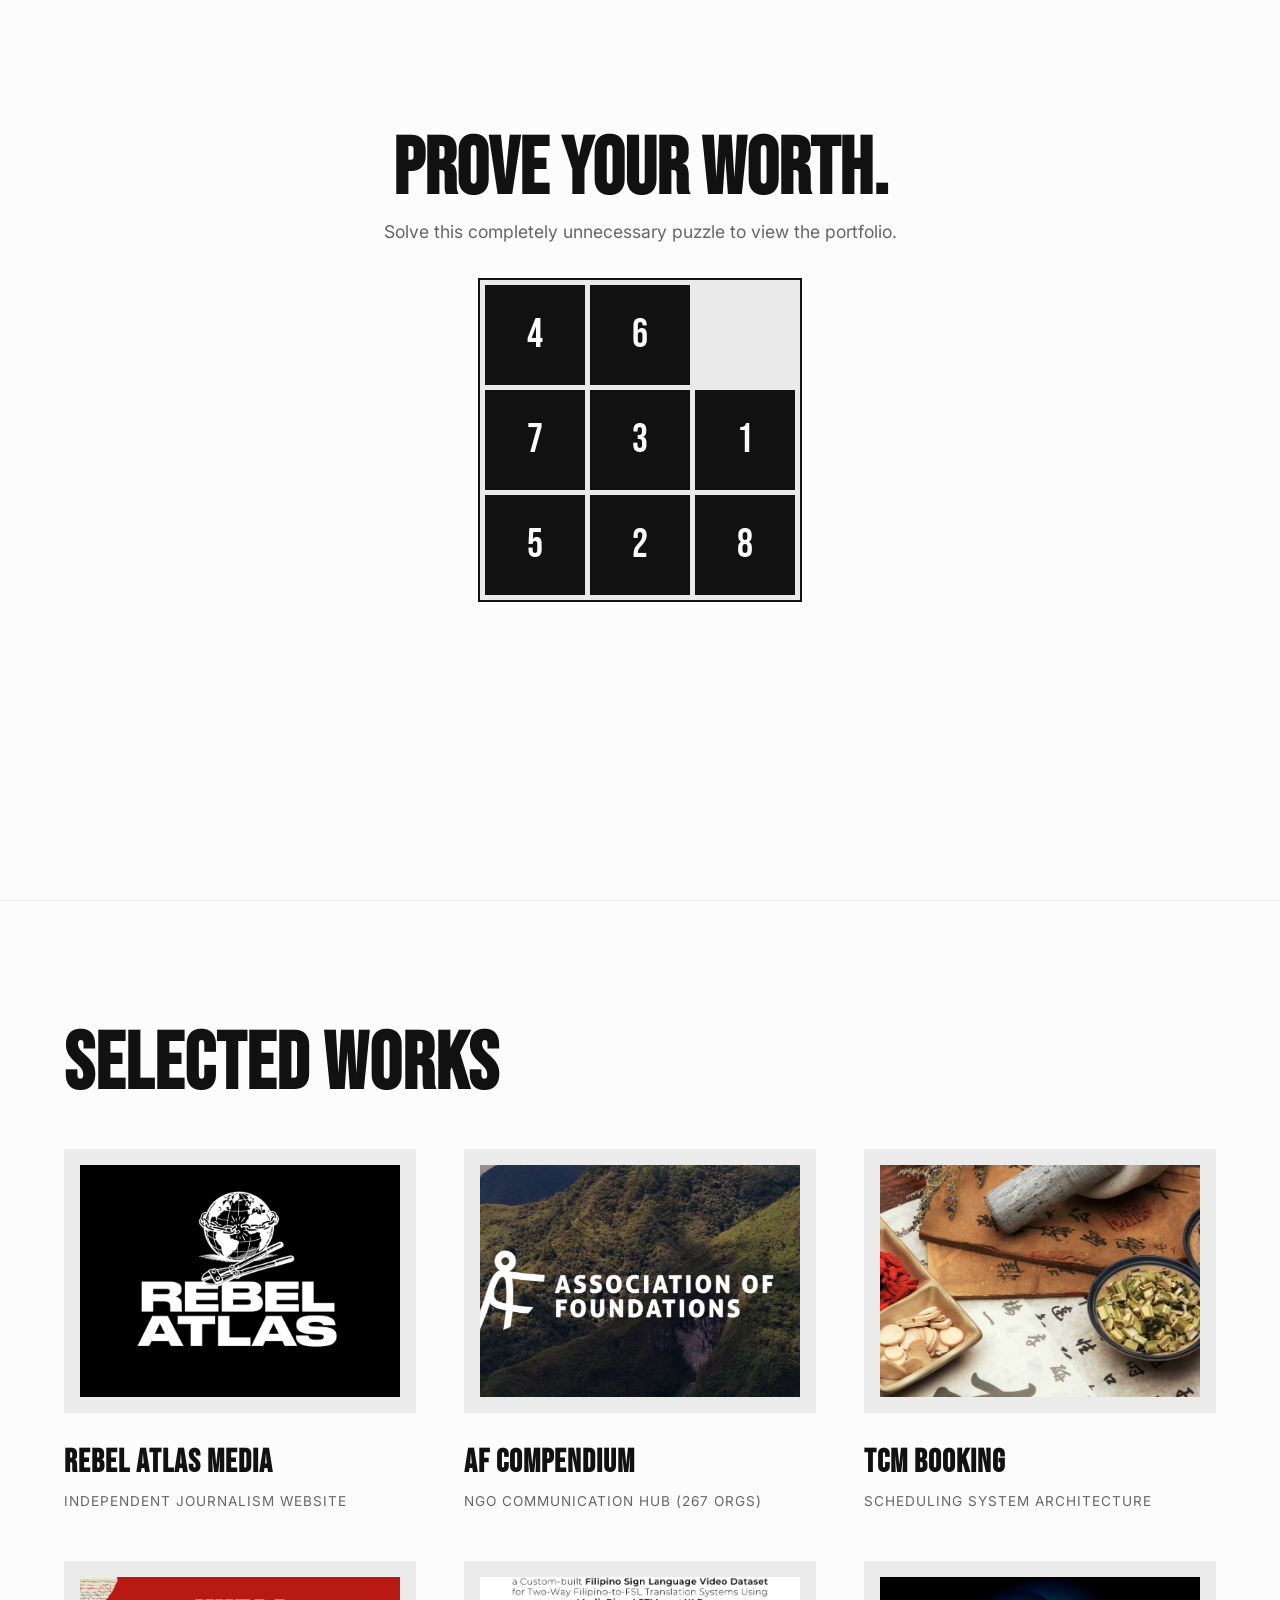
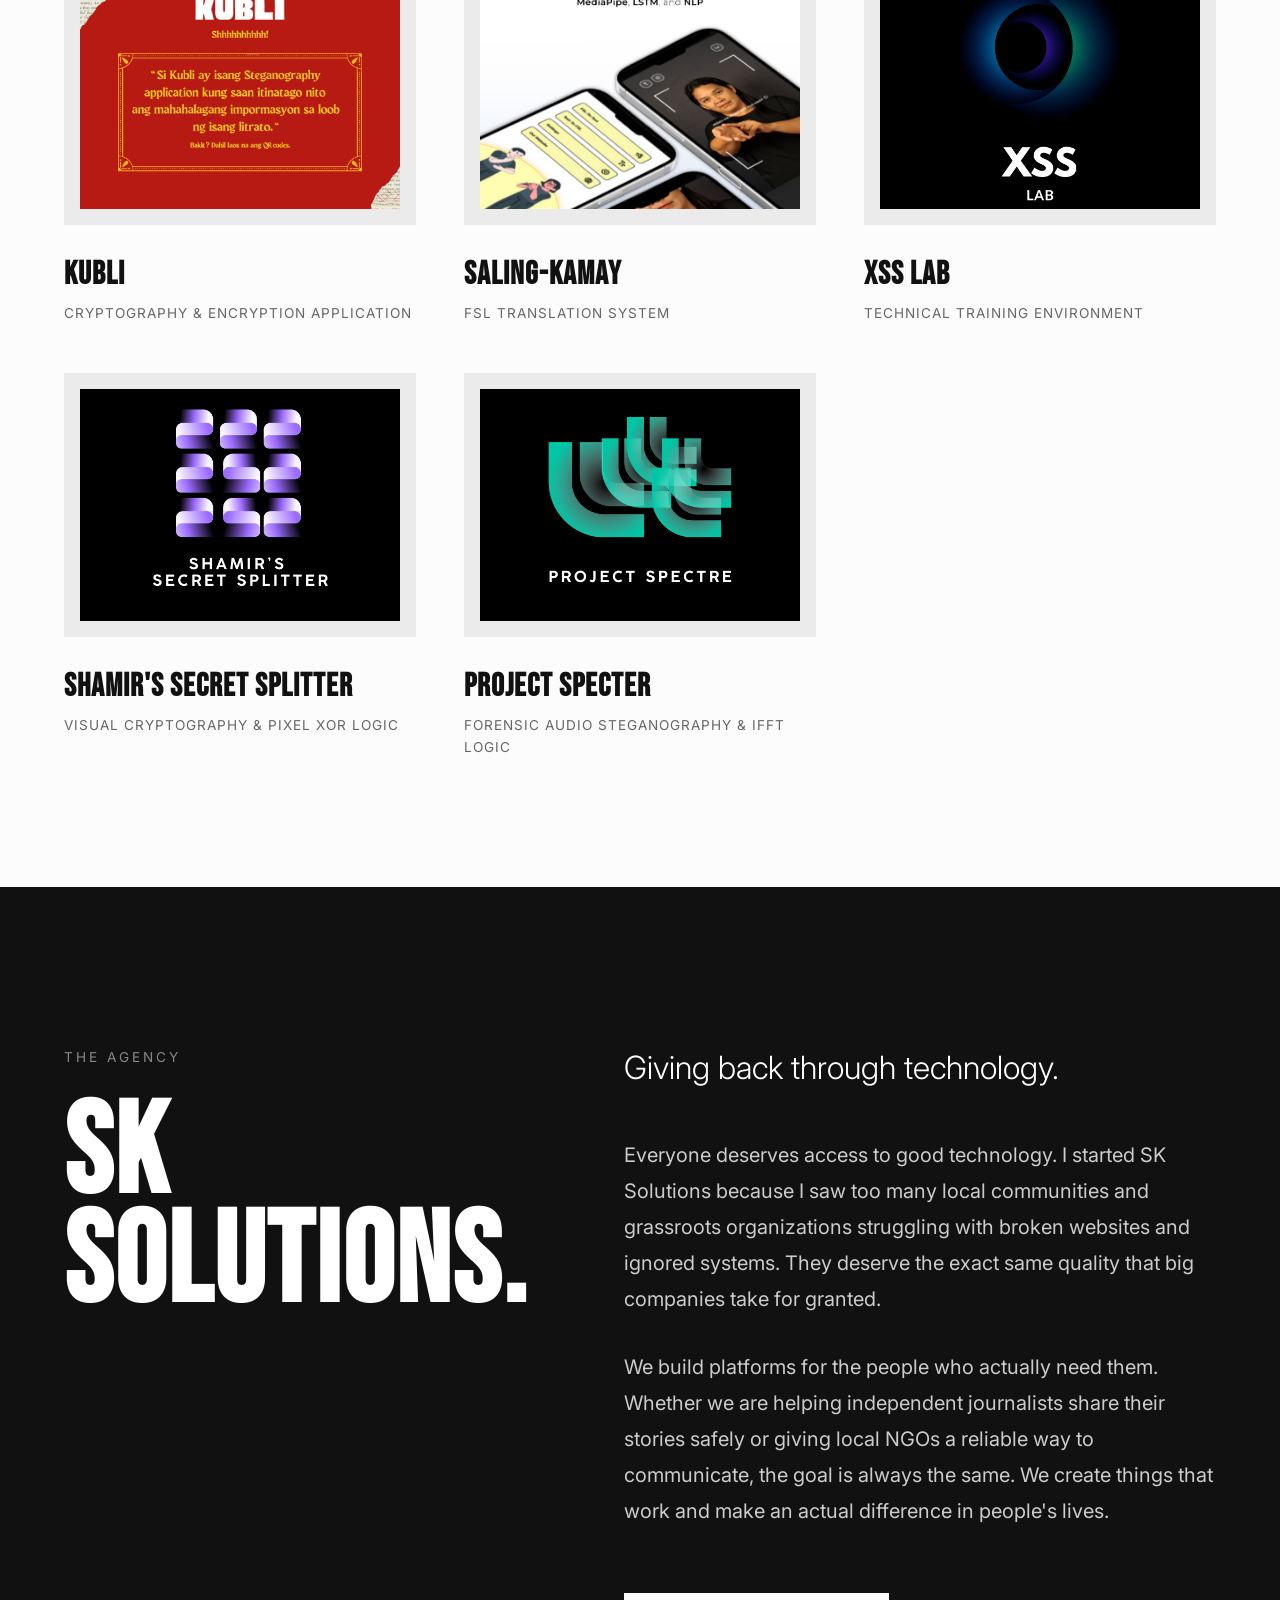
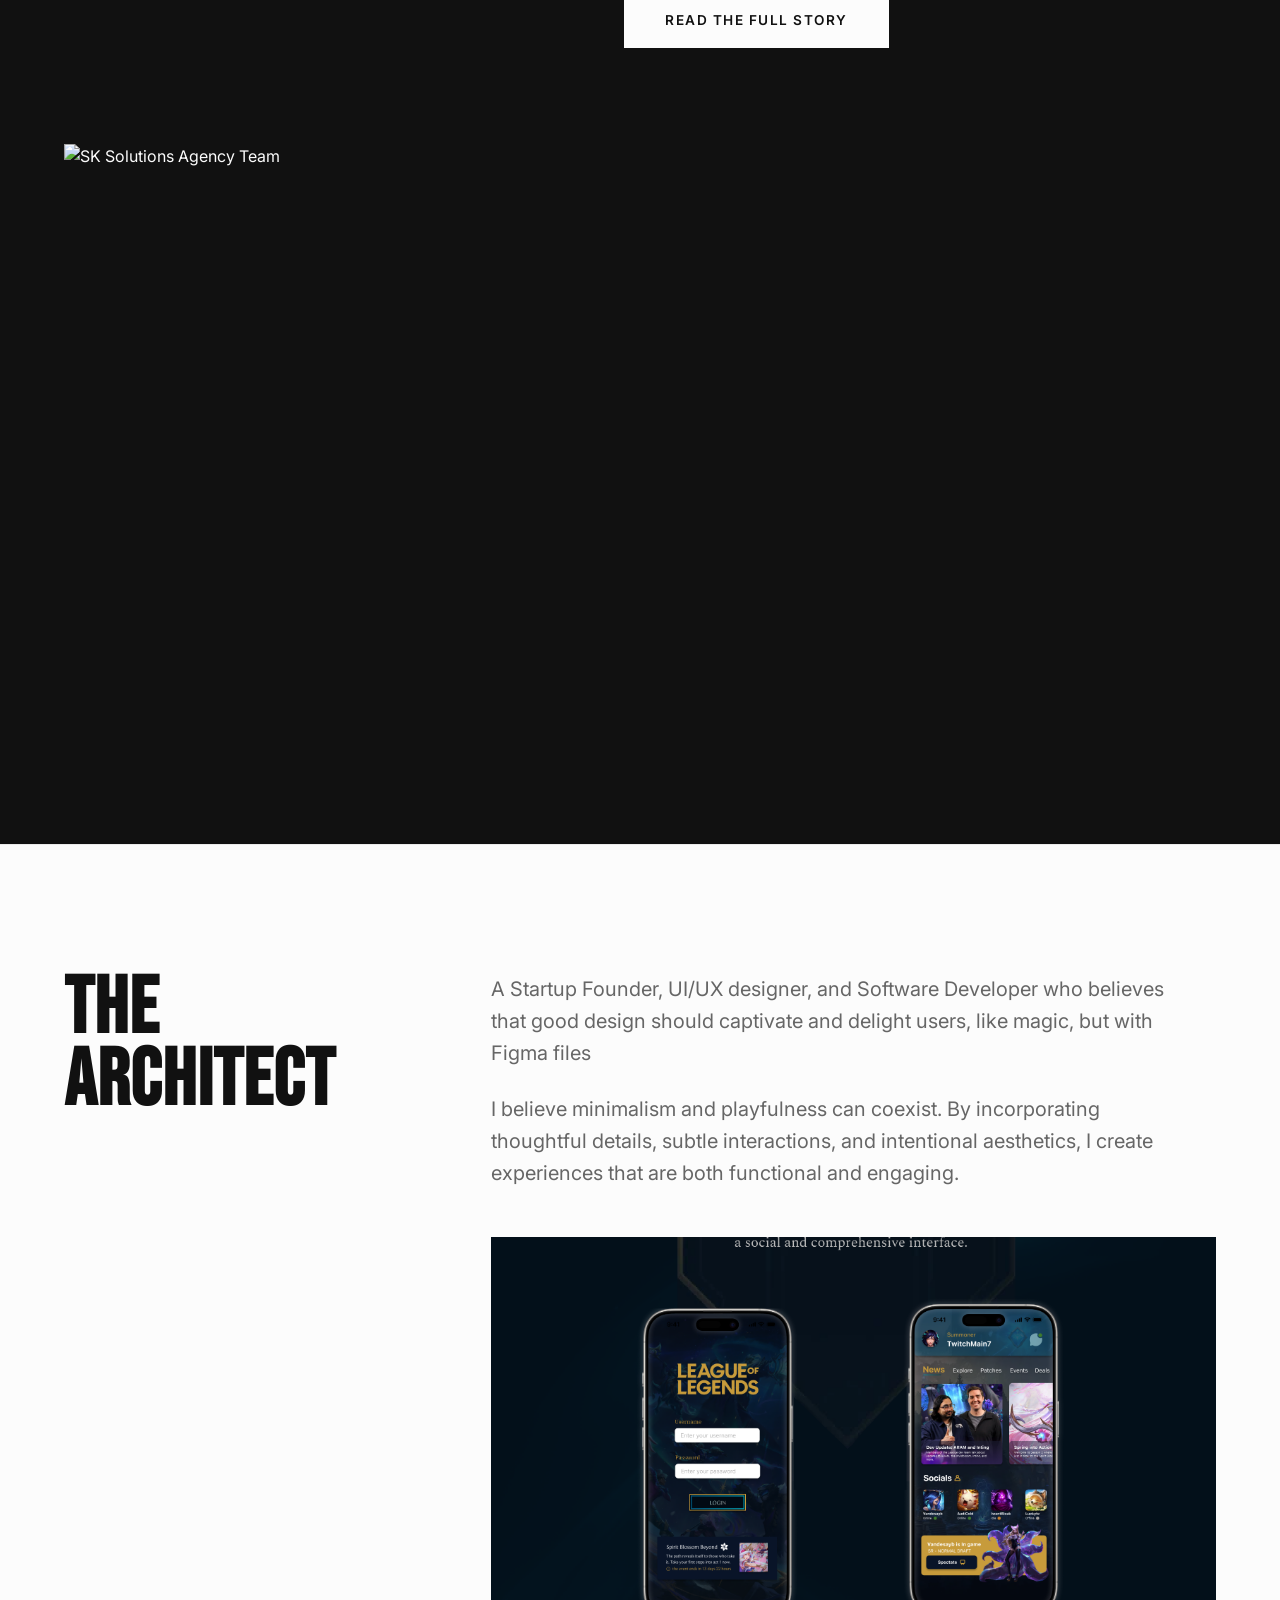
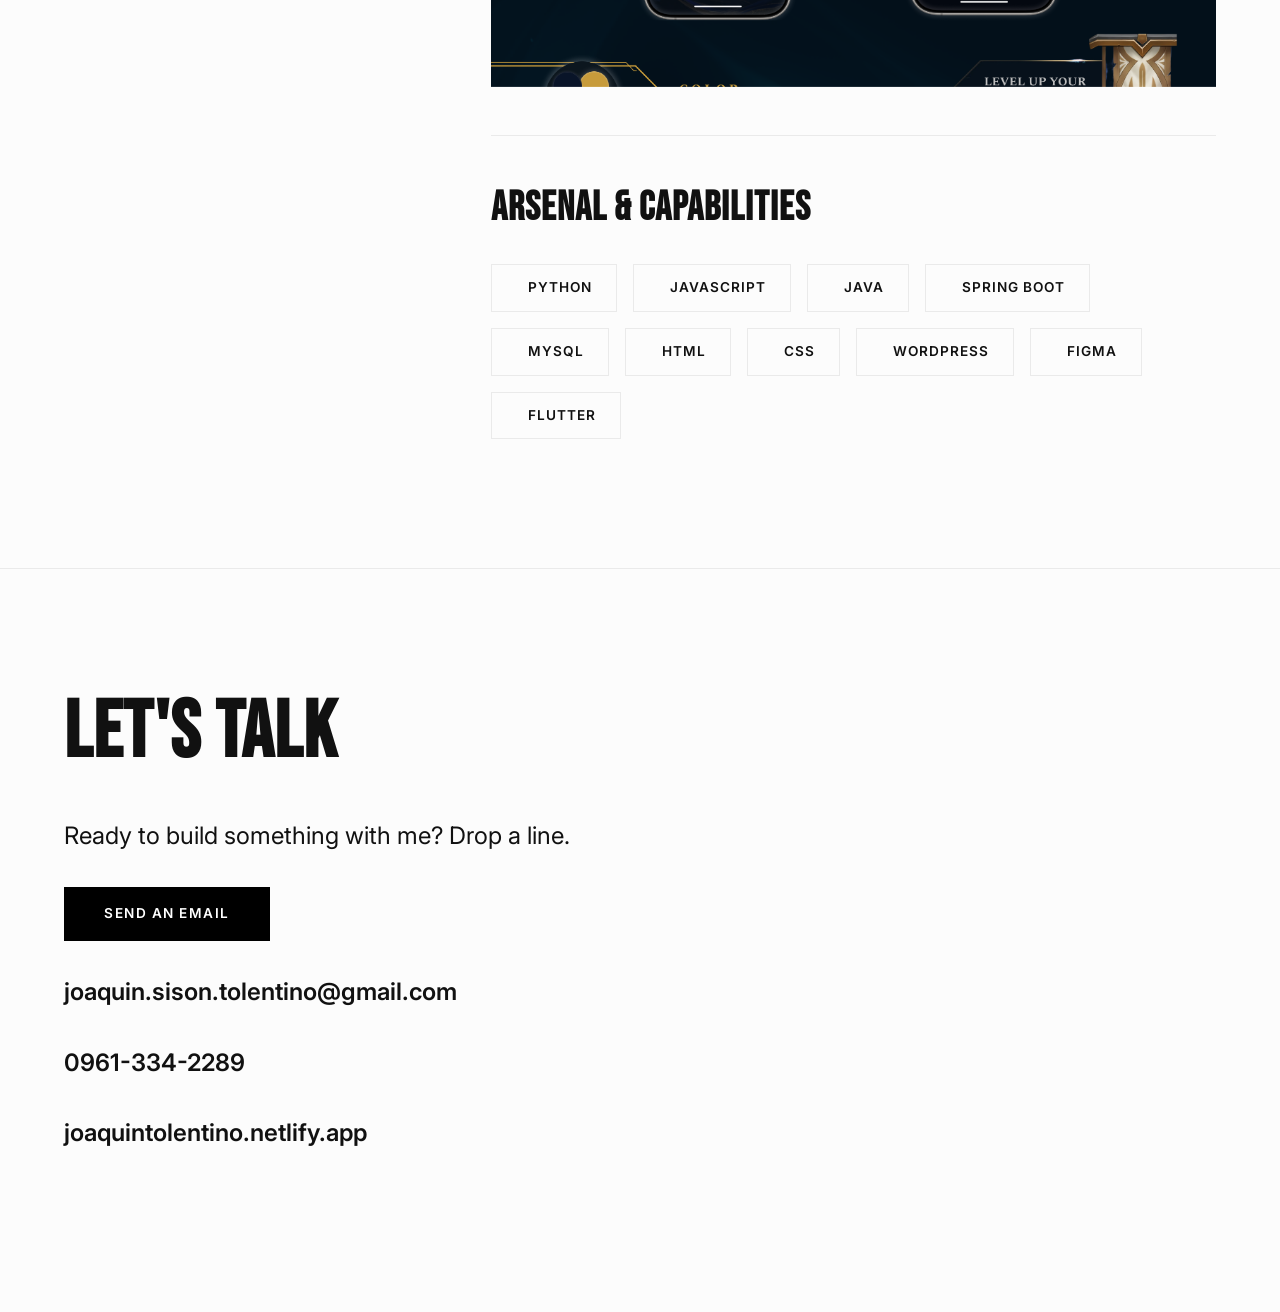
==== index.html @ 17b1ea57 "Add files via upload" ====
<!DOCTYPE html>
<html lang="en">
<head>
    <meta charset="UTF-8">
    <meta name="viewport" content="width=device-width, initial-scale=1.0">
    <title>Joaquin Tolentino | Portfolio</title>
    <link rel="stylesheet" href="style.css">
    <link href="https://fonts.googleapis.com/css2?family=Bebas+Neue&family=Inter:wght@300;400;600&display=swap" rel="stylesheet">
    <link rel="stylesheet" type="text/css" href="https://cdn.jsdelivr.net/gh/devicons/devicon@latest/devicon.min.css" />
    
    <script>
        if (sessionStorage.getItem('portfolioUnlocked') === 'true') {
            document.write('<style>.gatekeeper { display: none !important; } body.locked { overflow: auto !important; }</style>');
        }
    </script>
</head>
<body class="locked">
    
    <div id="gatekeeper-overlay" class="gatekeeper">
        <div class="gatekeeper-content">
            <h2 class="gatekeeper-title">Prove Your Worth.</h2>
            <p class="gatekeeper-subtitle">Solve this completely unnecessary puzzle to view the portfolio.</p>
            
            <div id="puzzle-board" class="puzzle-board"></div>
            
            <div id="surrender-zone" class="surrender-zone hidden">
                <p class="taunt-message">" OH CMON YOU CAN DO BETTER 👻  - Joaquin Tolentino "</p>
                <button id="give-up-btn" class="evident-give-up-btn">I give up! Just show me the website 🏳️</button>
            </div>
        </div>
    </div>

    <nav class="navbar">
        <div class="logo">JT.</div>
        <ul class="nav-links">
            <li><a href="#work">Work</a></li>
            <li><a href="#sk-solutions">Agency</a></li>
            <li><a href="#about">About</a></li>
            <li><a href="#contact">Contact</a></li>
        </ul>
    </nav>

    <section class="hero">
        <div class="hero-content">
            <p class="subtitle animate-on-scroll">Software Engineer & Freelance Web Developer</p>
            <h1 class="title animate-on-scroll" style="transition-delay: 0.1s;">Joaquin<br>Tolentino</h1>
            <p class="description animate-on-scroll" style="transition-delay: 0.2s;">Merging clean engineering with exceptional UX design to build digital solutions that are powerful, scalable, and highly intuitive.</p>
            <a href="#work" class="btn animate-on-scroll" style="transition-delay: 0.3s;">View Projects</a>
        </div>
        <div class="hero-image animate-on-scroll" style="transition-delay: 0.4s;">
            <img src="images/profile-picture.jpg" alt="Joaquin Tolentino Portrait" style="width: 80%; height: 80%; object-fit: cover; display: block;">
        </div>
    </section>

    <section id="work" class="section">
        <h2 class="section-title animate-on-scroll">Selected Works</h2>
        <div class="project-grid">
            <a href="rebel-atlas.html" class="project-card animate-on-scroll" style="transition-delay: 0.1s;">
                <div class="card-image"><img src="images/RA_logo_whitetxt_blkbg.png" alt="Rebel Atlas Media" style="width: 100%; height: 100%; object-fit: cover; display: block;"></div>
                <div class="card-meta">
                    <h3>Rebel Atlas Media</h3>
                    <p>Independent Journalism Website</p>
                </div>
            </a>
            <a href="af-compendium.html" class="project-card animate-on-scroll" style="transition-delay: 0.2s;">
                <div class="card-image"><img src="images/AF.png" alt="AF Compendium" style="width: 100%; height: 100%; object-fit: cover; display: block;"></div>
                <div class="card-meta">
                    <h3>AF Compendium</h3>
                    <p>NGO Communication Hub (267 Orgs)</p>
                </div>
            </a>
            <a href="tcm-booking.html" class="project-card animate-on-scroll" style="transition-delay: 0.3s;">
                <div class="card-image"><img src="images/tcm.jpg" alt="TCM Booking" style="width: 100%; height: 100%; object-fit: cover; display: block;"></div>
                <div class="card-meta">
                    <h3>TCM Booking</h3>
                    <p>Scheduling System Architecture</p>
                </div>
            </a>
            <a href="kubli.html" class="project-card animate-on-scroll" style="transition-delay: 0.1s;">
                <div class="card-image"><img src="images/Kubli Poster.png" alt="Kubli Cryptography" style="width: 100%; height: 100%; object-fit: cover; display: block;"></div>
                <div class="card-meta">
                    <h3>Kubli</h3>
                    <p>Cryptography & Encryption Application</p>
                </div>
            </a>
            <a href="saling-kamay.html" class="project-card animate-on-scroll" style="transition-delay: 0.2s;">
                <div class="card-image"><img src="images/Saling-Kamay Design Poster.png" alt="Saling-Kamay FSL" style="width: 100%; height: 100%; object-fit: cover; display: block;"></div>
                <div class="card-meta">
                    <h3>Saling-Kamay</h3>
                    <p>FSL Translation System</p>
                </div>
            </a>
            <a href="xss-playground.html" class="project-card animate-on-scroll" style="transition-delay: 0.3s;">
                <div class="card-image"><img src="images/XSS LAB (1).png" alt="XSS Lab" style="width: 100%; height: 100%; object-fit: cover; display: block;"></div>
                <div class="card-meta">
                    <h3>XSS Lab</h3>
                    <p>Technical Training Environment</p>
                </div>
            </a>
            <a href="secret-splitter.html" class="project-card animate-on-scroll" style="transition-delay: 0.1s;">
                <div class="card-image">
                    <img src="images/XSS LAB (2).png" alt="Shamir's Secret Splitter" style="width: 100%; height: 100%; object-fit: cover; display: block;">
                </div>
                <div class="card-meta">
                    <h3>Shamir's Secret Splitter</h3>
                    <p>Visual Cryptography & Pixel XOR Logic</p>
                </div>
            </a>
            <a href="spectre.html" class="project-card animate-on-scroll" style="transition-delay: 0.4s;">
                <div class="card-image">
                    <img src="images/XSS LAB (3).png" alt="Project Specter Signal Forensic Engine" style="width: 100%; height: 100%; object-fit: cover; display: block;">
                </div>
                <div class="card-meta">
                    <h3>Project Specter</h3>
                    <p>Forensic Audio Steganography & IFFT Logic</p>
                </div>
            </a>
        </div>
    </section>

    <section id="sk-solutions" class="section manifesto-section">
        <div class="manifesto-grid">
            <div class="manifesto-header animate-on-scroll">
                <p class="manifesto-label">The Agency</p>
                <h2 class="manifesto-title">SK<br>Solutions.</h2>
            </div>
            <div class="manifesto-body animate-on-scroll" style="transition-delay: 0.2s;">
                <h3 class="manifesto-subtitle">Giving back through technology.</h3>
                <div class="manifesto-text">
                    <p>Everyone deserves access to good technology. I started SK Solutions because I saw too many local communities and grassroots organizations struggling with broken websites and ignored systems. They deserve the exact same quality that big companies take for granted.</p>
                    <p>We build platforms for the people who actually need them. Whether we are helping independent journalists share their stories safely or giving local NGOs a reliable way to communicate, the goal is always the same. We create things that work and make an actual difference in people's lives.</p>
                    
                    <a href="agency.html" class="btn manifesto-btn">Read The Full Story</a>
                </div>
            </div>
        </div>
        
        <div class="manifesto-feature-image animate-on-scroll" style="transition-delay: 0.3s;">
            <img src="images/agency1.png" alt="SK Solutions Agency Team" style="width: 100%; height: 100%; object-fit: cover; display: block;">
        </div>
    </section>

    <section id="about" class="section about-section">
        <div class="about-grid">
            <h2 class="section-title animate-on-scroll">The<br>Architect</h2>
            <div class="about-text">
                <div class="animate-on-scroll" style="transition-delay: 0.1s;">
                    <p>A Startup Founder, UI/UX designer, and Software Developer who believes that good design should captivate and delight users, like magic, but with Figma files</p>
                    <p>I believe minimalism and playfulness can coexist. By incorporating thoughtful details, subtle interactions, and intentional aesthetics, I create experiences that are both functional and engaging.</p>
                </div>
                
                <div class="about-image-wrapper animate-on-scroll" style="transition-delay: 0.2s;">
                    <img src="images/League of Legends Companion - Joaquin Tolentino.png" alt="Workspace and Design Context" style="width: 100%; height: 100%; object-fit: cover; display: block;">
                </div>
                
                <div class="tech-stack animate-on-scroll" style="transition-delay: 0.3s;">
                    <h3 class="tech-title">Arsenal & Capabilities</h3>
                    <div class="tech-grid">
                        <div class="tech-item"><i class="devicon-python-plain"></i> Python</div>
                        <div class="tech-item"><i class="devicon-javascript-plain"></i> JavaScript</div>
                        <div class="tech-item"><i class="devicon-java-plain"></i> Java</div>
                        <div class="tech-item"><i class="devicon-spring-original"></i> Spring Boot</div>
                        <div class="tech-item"><i class="devicon-mysql-plain"></i> MySQL</div>
                        <div class="tech-item"><i class="devicon-html5-plain"></i> HTML</div>
                        <div class="tech-item"><i class="devicon-css3-plain"></i> CSS</div>
                        <div class="tech-item"><i class="devicon-wordpress-plain"></i> WordPress</div>
                        <div class="tech-item"><i class="devicon-figma-plain"></i> Figma</div>
                        <div class="tech-item"><i class="devicon-flutter-plain"></i> Flutter</div>
                    </div>
                </div>

            </div>
        </div>
    </section>

    <section id="contact" class="section contact-section">
        <h2 class="section-title animate-on-scroll">Let's Talk</h2>
        <div class="contact-wrapper animate-on-scroll" style="transition-delay: 0.2s;">
            <p>Ready to build something with me? Drop a line.</p>
            <a href="mailto:joaquin.sison.tolentino@gmail.com" class="btn">Send an Email</a>
            <div style="margin-top: 2rem; font-weight: 600;">
                <p>joaquin.sison.tolentino@gmail.com</p>
                <p>0961-334-2289</p>
                <p><a href="https://joaquintolentino.netlify.app" style="color: var(--text-main); text-decoration: none;">joaquintolentino.netlify.app</a></p>
            </div>
        </div>
    </section>

    <script src="script.js"></script>
</body>
</html>
---- style.css ----
/* Color Palette & Variables */
:root {
    --bg-color: #fcfcfc;
    --text-main: #111111;
    --text-muted: #666666;
    --accent: #000000;
    --border-color: #eaeaea;
}

/* Base Reset */
* { margin: 0; padding: 0; box-sizing: border-box; }

body {
    font-family: 'Inter', sans-serif;
    background-color: var(--bg-color);
    color: var(--text-main);
    line-height: 1.6;
    overflow-x: hidden;
}

/* Scroll Lock for the Gatekeeper Puzzle */
body.locked {
    overflow: hidden;
}

/* Typography */
.section-title {
    font-family: 'Bebas Neue', sans-serif;
    font-size: 5rem;
    line-height: 0.9;
    margin-bottom: 3rem;
    text-transform: uppercase;
    letter-spacing: 1px;
}

/* Navigation */
.navbar {
    position: fixed;
    top: 0; width: 100%;
    padding: 1.5rem 5%;
    display: flex; justify-content: space-between; align-items: center;
    background: rgba(252, 252, 252, 0.75);
    backdrop-filter: blur(12px); -webkit-backdrop-filter: blur(12px);
    border-bottom: 1px solid rgba(0, 0, 0, 0.05);
    z-index: 100;
    transition: background 0.4s ease, padding 0.4s ease;
}
.navbar.scrolled {
    padding: 1rem 5%;
    background: rgba(252, 252, 252, 0.95);
    box-shadow: 0 4px 20px rgba(0,0,0,0.03);
}
.solid-nav { background: var(--bg-color); border-bottom: 1px solid var(--border-color); }
.logo { font-family: 'Bebas Neue', sans-serif; font-size: 2.2rem; letter-spacing: 2px; }
.nav-links { list-style: none; display: flex; gap: 2.5rem; }
.nav-links a, .back-link {
    text-decoration: none; color: var(--text-main); font-size: 0.85rem;
    font-weight: 600; text-transform: uppercase; letter-spacing: 1px; transition: color 0.3s;
}
.nav-links a:hover, .back-link:hover { color: var(--text-muted); }

/* Hero Section */
.hero { display: grid; grid-template-columns: 1fr 1fr; min-height: 100vh; padding: 0 5%; align-items: center; }
.hero-content { padding-right: 4rem; margin-top: 4rem; }
.subtitle { font-size: 0.85rem; font-weight: 600; text-transform: uppercase; letter-spacing: 2px; color: var(--text-muted); margin-bottom: 1rem; }
.title { font-family: 'Bebas Neue', sans-serif; font-size: 8rem; line-height: 0.85; margin-bottom: 1.5rem; letter-spacing: 1px; text-transform: uppercase; }
.description { font-size: 1.1rem; color: var(--text-muted); max-width: 420px; margin-bottom: 2.5rem; }

/* Buttons */
.btn {
    display: inline-block; padding: 1rem 2.5rem; background-color: var(--accent);
    color: #fff; text-decoration: none; text-transform: uppercase;
    font-size: 0.85rem; font-weight: 600; letter-spacing: 1.5px; transition: 0.3s ease; border: none; cursor: pointer;
}
.btn:hover { background-color: #333; transform: translateY(-3px); box-shadow: 0 10px 20px rgba(0,0,0,0.1); }

/* Image Placeholders */
.hero-image { height: 100vh; display: flex; align-items: center; justify-content: center; padding: 2rem 0 2rem 2rem; }
.image-placeholder { width: 100%; height: 85%; background-color: #ebebeb; display: flex; align-items: center; justify-content: center; color: #999; text-transform: uppercase; letter-spacing: 1px; text-align: center; padding: 1rem; }

/* General Sections */
.section { padding: 8rem 5%; border-top: 1px solid var(--border-color); }

/* Work Section (Grid) */
.project-grid { display: grid; grid-template-columns: repeat(auto-fit, minmax(300px, 1fr)); gap: 3rem; }
.project-card { text-decoration: none; color: inherit; display: block; group; }
.card-image { width: 100%; aspect-ratio: 4/3; background-color: #ebebeb; display: flex; align-items: center; justify-content: center; color: #999; margin-bottom: 1.5rem; transition: transform 0.4s ease; text-align: center; padding: 1rem; }
.project-card:hover .card-image { transform: scale(1.03); box-shadow: 0 15px 30px rgba(0,0,0,0.05); }
.card-meta h3 { font-family: 'Bebas Neue', sans-serif; font-size: 2rem; letter-spacing: 1px; margin-bottom: 0.2rem; }
.card-meta p { font-size: 0.85rem; color: var(--text-muted); text-transform: uppercase; letter-spacing: 1px; }

/* About Section */
.about-grid { display: grid; grid-template-columns: 1fr 2fr; gap: 4rem; }
.about-text p { font-size: 1.25rem; color: var(--text-muted); margin-bottom: 1.5rem; max-width: 700px; }
.about-image-wrapper { margin: 3rem 0; height: 50vh; width: 100%; }

/* Tech Stack Section */
.tech-stack { margin-top: 3rem; border-top: 1px solid var(--border-color); padding-top: 2.5rem; }
.tech-title { font-family: 'Bebas Neue', sans-serif; font-size: 2.5rem; margin-bottom: 1.5rem; letter-spacing: 1px; text-transform: uppercase; }
.tech-grid { display: flex; flex-wrap: wrap; gap: 1rem; }
.tech-item { 
    display: flex; align-items: center; gap: 0.75rem; 
    padding: 0.75rem 1.5rem; border: 1px solid var(--border-color); 
    font-size: 0.85rem; font-weight: 600; text-transform: uppercase; 
    letter-spacing: 1px; transition: 0.3s ease; cursor: default;
}
.tech-item i { font-size: 1.2rem; }
.tech-item:hover { background-color: var(--text-main); color: var(--bg-color); border-color: var(--text-main); transform: translateY(-2px); }

/* SK SOLUTIONS MANIFESTO SECTION */
.manifesto-section { background-color: var(--text-main); color: var(--bg-color); padding: 10rem 5%; border-top: none; }
.manifesto-grid { display: grid; grid-template-columns: 1fr 2fr; gap: 6rem; max-width: 1400px; margin: 0 auto; }
.manifesto-label { font-size: 0.85rem; text-transform: uppercase; letter-spacing: 3px; color: #888; margin-bottom: 2rem; }
.manifesto-title { font-family: 'Bebas Neue', sans-serif; font-size: 8rem; line-height: 0.85; text-transform: uppercase; letter-spacing: 2px; color: #fff; }
.manifesto-subtitle { font-size: 2rem; font-weight: 300; line-height: 1.3; margin-bottom: 3rem; color: #fff; max-width: 800px; }
.manifesto-text p { font-size: 1.25rem; color: #cccccc; margin-bottom: 2rem; max-width: 750px; line-height: 1.8; }

/* Manifesto Button */
.manifesto-btn { margin-top: 2rem; background-color: var(--bg-color); color: var(--text-main); border: 1px solid var(--bg-color); }
.manifesto-btn:hover { background-color: transparent; color: var(--bg-color); }

/* Manifesto Image */
.manifesto-feature-image { max-width: 1400px; margin: 6rem auto 0; height: 60vh; width: 100%; }
.dark-placeholder { background-color: #1a1a1a; color: #444; width: 100%; height: 100%; border: 1px solid #333; display: flex; align-items: center; justify-content: center; text-transform: uppercase; letter-spacing: 2px; }

/* Contact Section */
.contact-wrapper p { font-size: 1.5rem; margin-bottom: 2rem; }

/* =========================================
   ARTICLE / PROJECT PAGE STYLES
   ========================================= */
.project-page { padding-top: 6rem; }
.article-header { padding: 4rem 5% 2rem; text-align: center; max-width: 1000px; margin: 0 auto; }
.article-category { font-size: 0.85rem; text-transform: uppercase; letter-spacing: 2px; color: var(--text-muted); margin-bottom: 1rem; }
.article-title { font-family: 'Bebas Neue', sans-serif; font-size: 6rem; line-height: 0.9; text-transform: uppercase; margin-bottom: 2rem; }
.article-meta { display: flex; justify-content: center; gap: 2rem; font-size: 0.85rem; border-top: 1px solid var(--border-color); border-bottom: 1px solid var(--border-color); padding: 1rem 0; }
.article-meta strong { color: var(--text-muted); text-transform: uppercase; margin-right: 5px; }

.article-hero-img { width: 90%; height: 70vh; background-color: #ebebeb; margin: 0 auto 4rem; display: flex; align-items: center; justify-content: center; color: #999; text-transform: uppercase; letter-spacing: 1px; text-align: center; padding: 1rem; }

.article-content { max-width: 800px; margin: 0 auto; padding: 0 5%; }
.article-content .lead { font-size: 1.5rem; font-weight: 300; line-height: 1.5; margin-bottom: 3rem; }
.article-content h2 { font-family: 'Bebas Neue', sans-serif; font-size: 3rem; margin: 3rem 0 1rem; text-transform: uppercase; letter-spacing: 1px; }
.article-content p { font-size: 1.1rem; color: #333; margin-bottom: 1.5rem; }
.article-content blockquote { font-family: 'Bebas Neue', sans-serif; font-size: 2.5rem; line-height: 1.1; margin: 4rem 0; padding-left: 2rem; border-left: 8px solid var(--accent); text-transform: uppercase; }

.project-footer { text-align: center; padding: 6rem 5%; border-top: 1px solid var(--border-color); margin-top: 4rem; }

/* =========================================
   ANIMATION CLASSES
   ========================================= */
.animate-on-scroll {
    opacity: 0;
    transform: translateY(40px);
    transition: opacity 0.8s cubic-bezier(0.16, 1, 0.3, 1), transform 0.8s cubic-bezier(0.16, 1, 0.3, 1);
    will-change: opacity, transform;
}
.animate-on-scroll.is-visible { opacity: 1; transform: translateY(0); }

/* =========================================
   GATEKEEPER PUZZLE OVERLAY
   ========================================= */
.gatekeeper {
    position: fixed; top: 0; left: 0; width: 100%; height: 100vh;
    background-color: var(--bg-color); z-index: 9999;
    display: flex; align-items: center; justify-content: center; flex-direction: column;
    transition: opacity 0.8s ease, visibility 0.8s ease;
}
.gatekeeper.hidden { opacity: 0; visibility: hidden; pointer-events: none; }
.gatekeeper-content { text-align: center; display: flex; flex-direction: column; align-items: center; }
.gatekeeper-title { font-family: 'Bebas Neue', sans-serif; font-size: 5rem; line-height: 1; margin-bottom: 0.5rem; text-transform: uppercase; }
.gatekeeper-subtitle { font-size: 1.1rem; color: var(--text-muted); margin-bottom: 2rem; }

/* The Grid */
.puzzle-board {
    display: grid;
    grid-template-columns: repeat(3, 100px);
    grid-template-rows: repeat(3, 100px);
    gap: 5px; background-color: var(--border-color); padding: 5px;
    border: 2px solid var(--text-main); margin-bottom: 1rem;
}

/* The Tiles */
.puzzle-tile {
    display: flex; align-items: center; justify-content: center;
    background-color: var(--text-main); color: var(--bg-color);
    font-family: 'Bebas Neue', sans-serif; font-size: 2.5rem;
    cursor: pointer; user-select: none; transition: transform 0.1s ease, background-color 0.2s ease;
}
.puzzle-tile.empty { background-color: transparent; cursor: default; }
.puzzle-tile:hover:not(.empty) { background-color: #333; transform: scale(0.98); }

/* The Taunt & Surrender Zone */
.surrender-zone {
    display: flex; flex-direction: column; align-items: center;
    opacity: 1; transition: opacity 0.5s ease; margin-top: 1.5rem;
}
.surrender-zone.hidden { opacity: 0; pointer-events: none; }

.taunt-message {
    font-size: 1.25rem; font-weight: 600; font-style: italic;
    color: var(--text-main); margin-bottom: 1.5rem; letter-spacing: 0.5px;
}

/* Evident Give Up Button */
.evident-give-up-btn {
    background-color: #ff3333; color: #fff; border: 2px solid #ff3333;
    font-family: 'Bebas Neue', sans-serif; font-size: 1.8rem;
    padding: 1rem 3rem; text-transform: uppercase; letter-spacing: 2px;
    cursor: pointer; transition: 0.3s ease; box-shadow: 0 10px 20px rgba(255, 51, 51, 0.2);
}
.evident-give-up-btn:hover { background-color: #cc0000; border-color: #cc0000; transform: translateY(-3px); box-shadow: 0 15px 25px rgba(204, 0, 0, 0.3); }

/* Mobile Adjustments */
@media (max-width: 900px) {
    .hero { grid-template-columns: 1fr; padding-top: 6rem; text-align: left; }
    .title { font-size: 5.5rem; }
    .hero-image { height: 50vh; padding: 2rem 0; }
    .about-grid { grid-template-columns: 1fr; gap: 2rem; }
    .tech-grid { justify-content: flex-start; }
    .manifesto-grid { grid-template-columns: 1fr; gap: 3rem; }
    .manifesto-title { font-size: 6rem; }
    .manifesto-subtitle { font-size: 1.5rem; }
    .manifesto-feature-image { height: 40vh; margin-top: 4rem; }
    
    .gatekeeper-title { font-size: 3.5rem; }
    .puzzle-board { grid-template-columns: repeat(3, 80px); grid-template-rows: repeat(3, 80px); }
    .puzzle-tile { font-size: 2rem; }
    .taunt-message { font-size: 1rem; text-align: center; padding: 0 1rem; }
    .evident-give-up-btn { font-size: 1.4rem; padding: 0.8rem 2rem; }
}
@media (max-width: 480px) {
    .nav-links { display: none; }
}
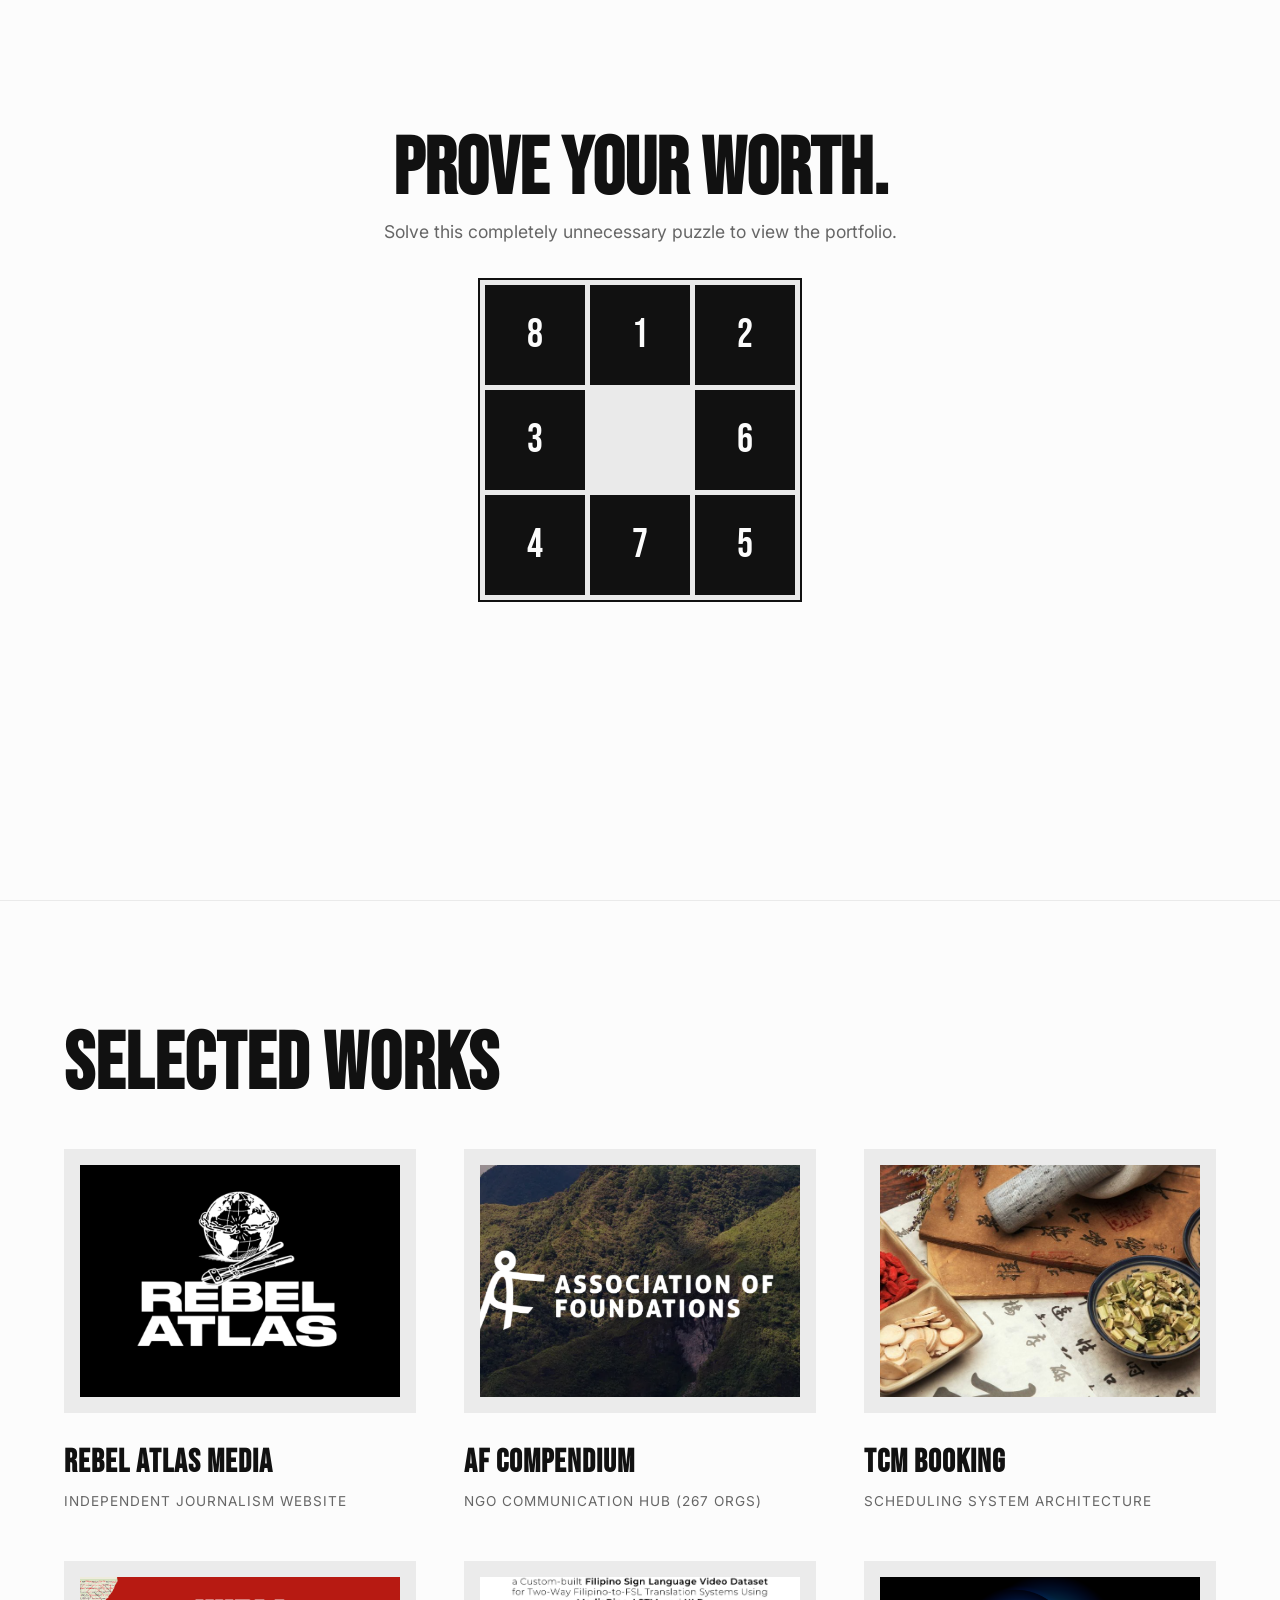
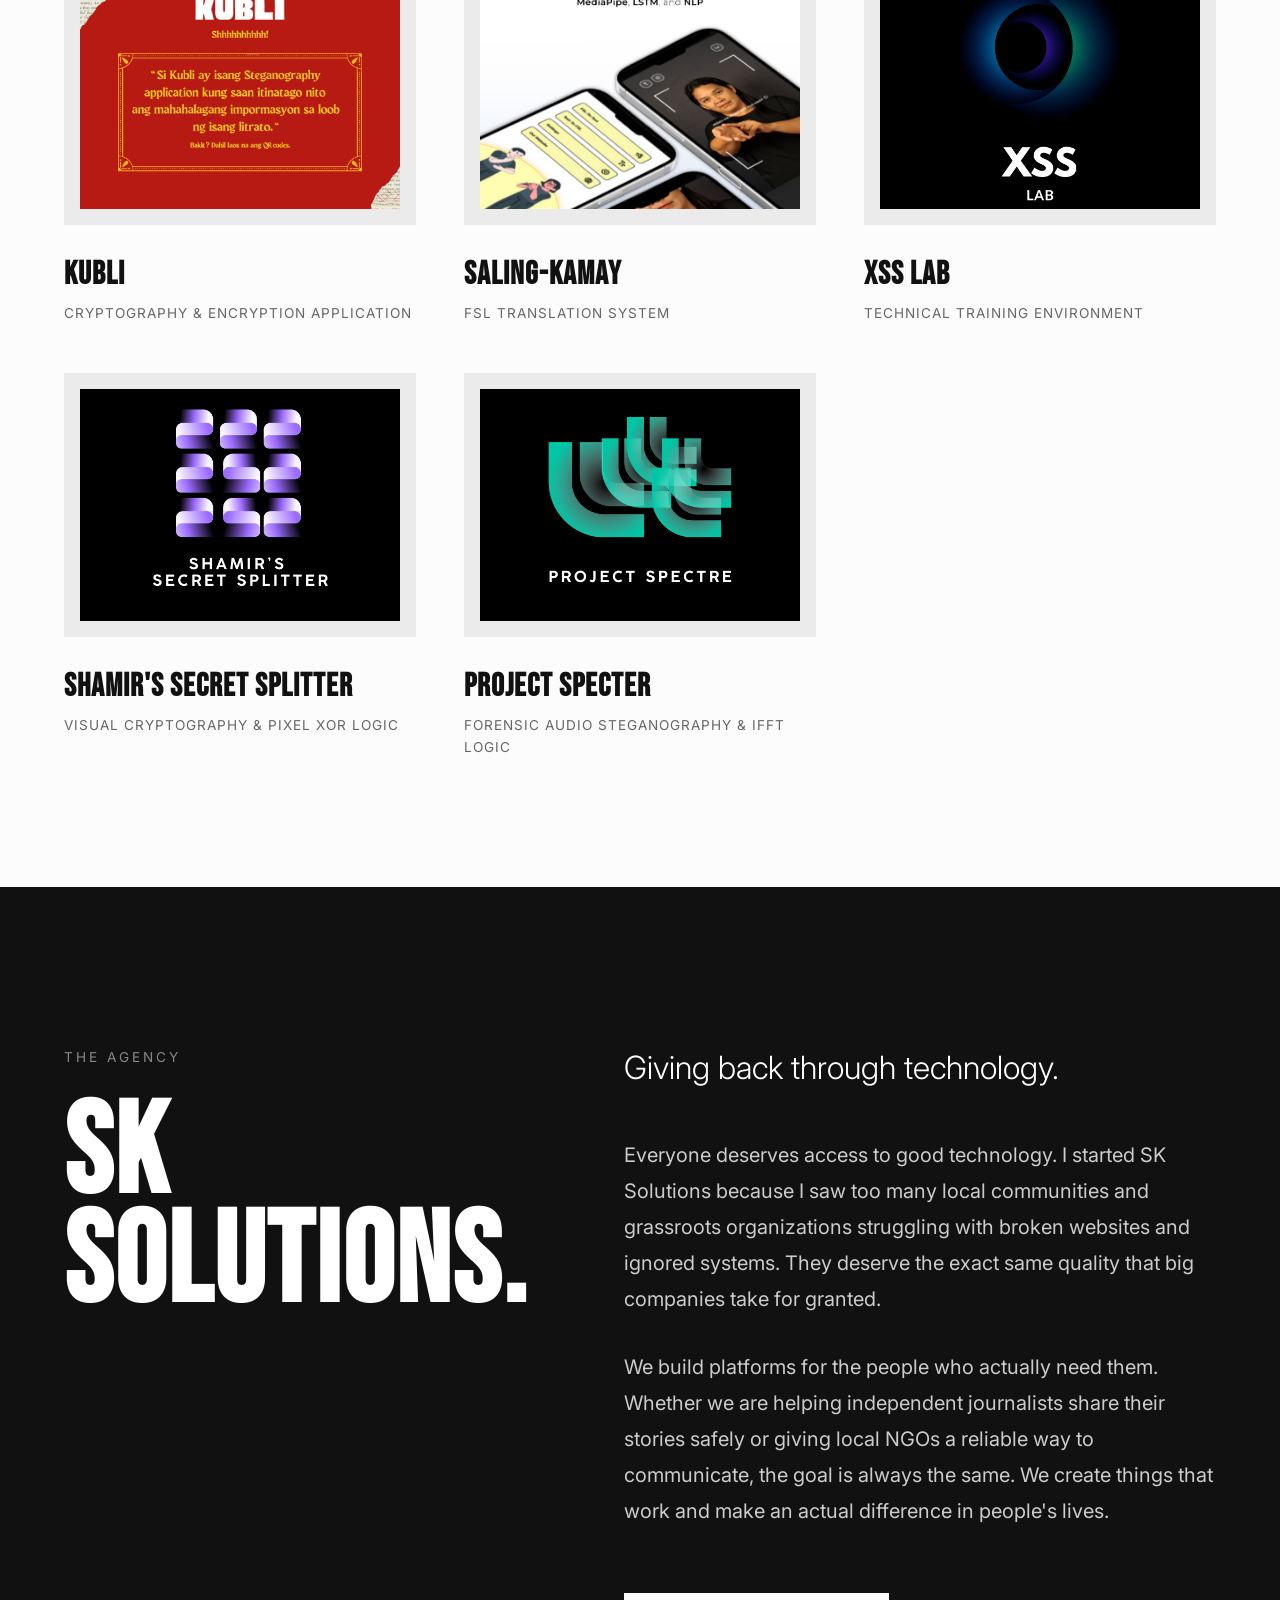
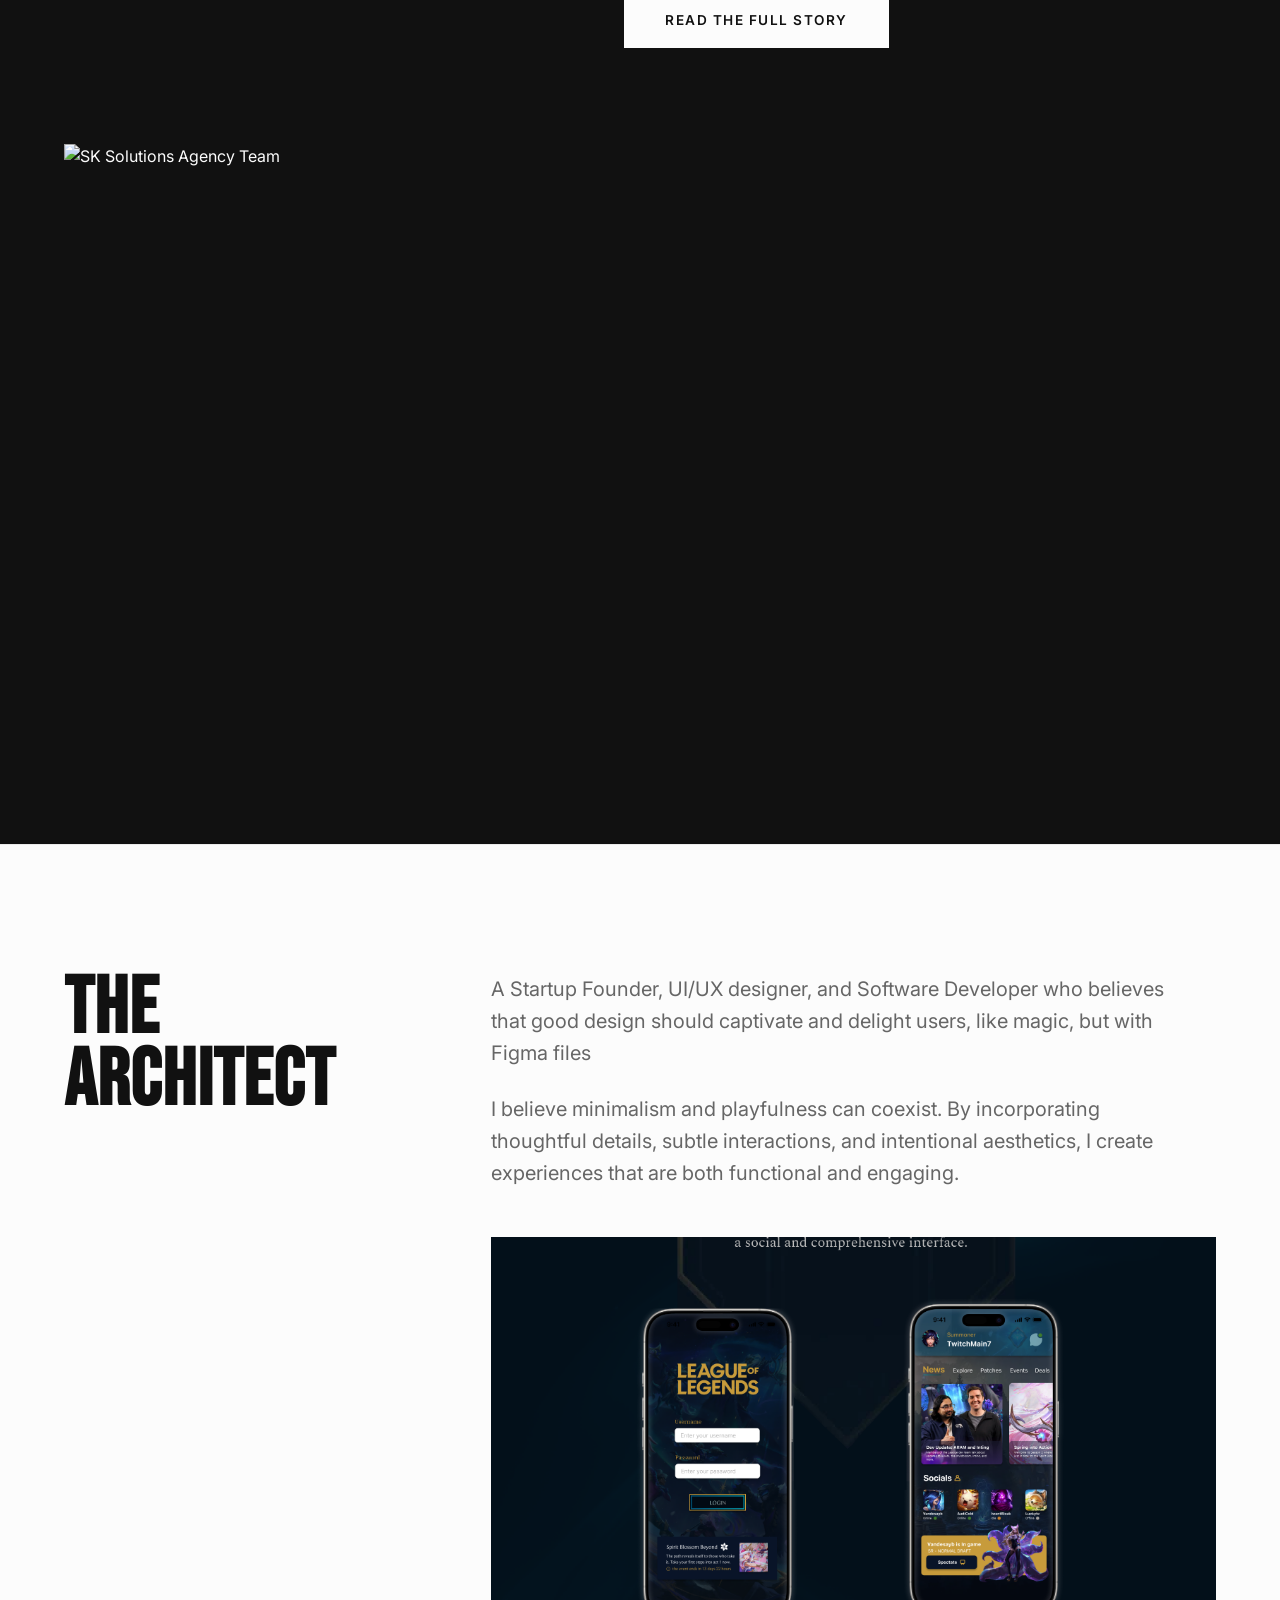
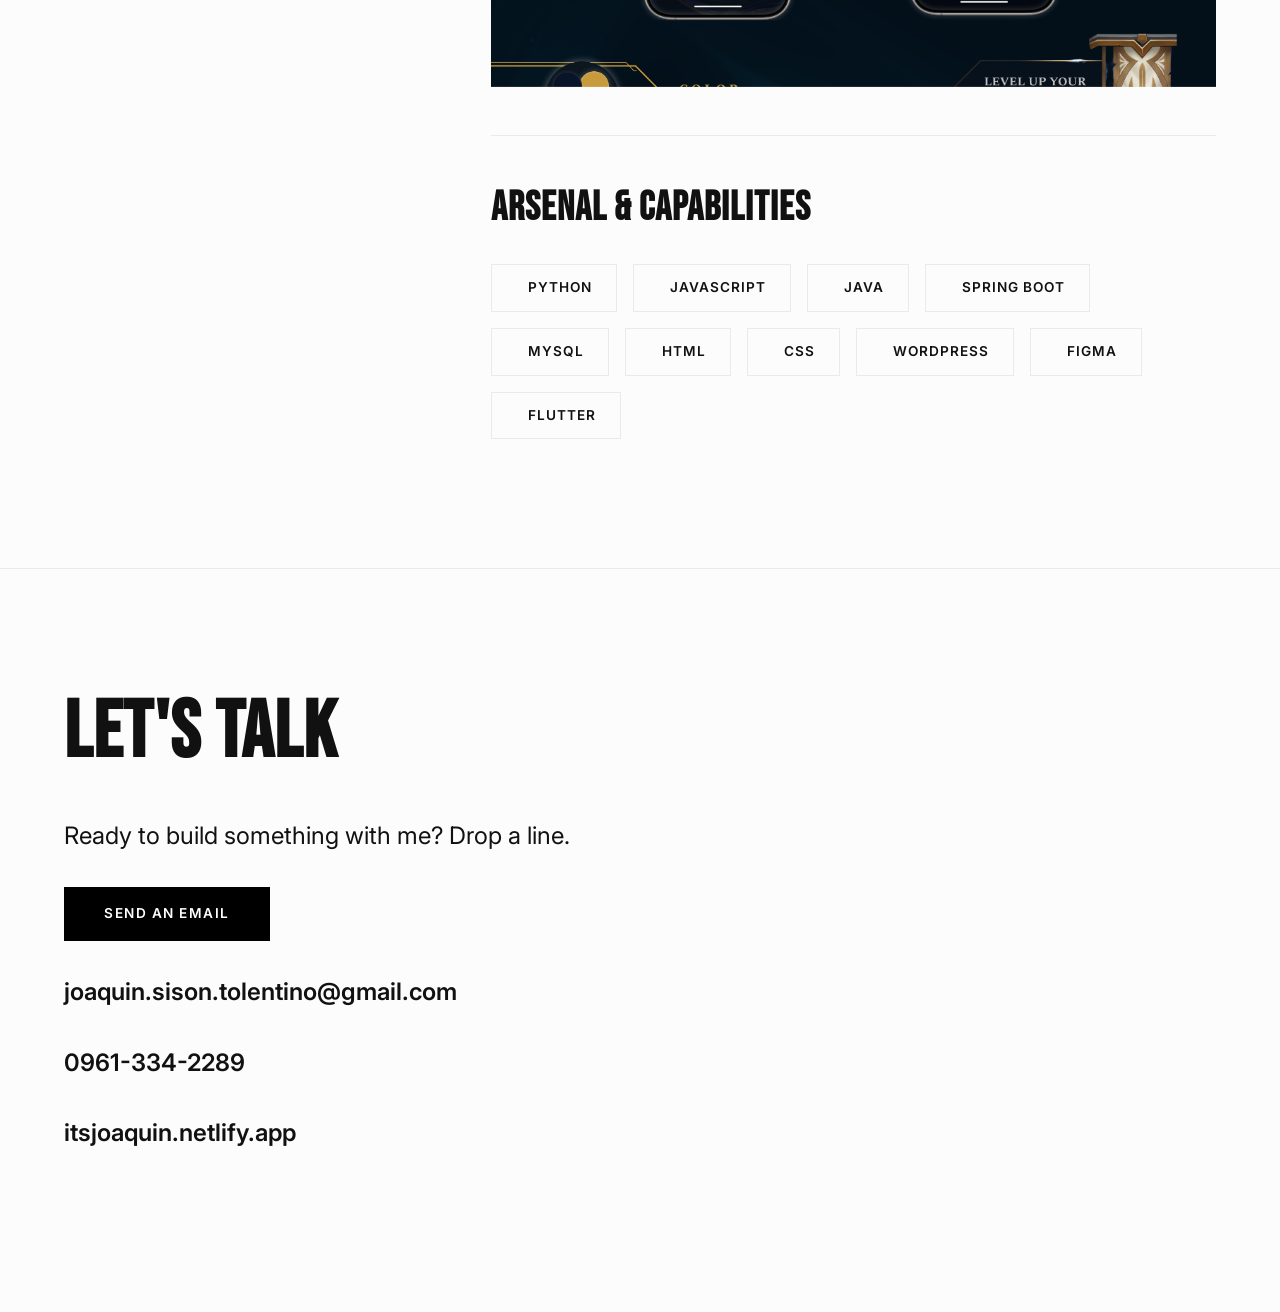
==== commit 043ab889: "Update index.html" ====
--- a/index.html
+++ b/index.html
@@ -181,11 +181,11 @@
             <div style="margin-top: 2rem; font-weight: 600;">
                 <p>joaquin.sison.tolentino@gmail.com</p>
                 <p>0961-334-2289</p>
-                <p><a href="https://joaquintolentino.netlify.app" style="color: var(--text-main); text-decoration: none;">joaquintolentino.netlify.app</a></p>
+                <p><a href="https://joaquintolentino.netlify.app" style="color: var(--text-main); text-decoration: none;">itsjoaquin.netlify.app</a></p>
             </div>
         </div>
     </section>
 
     <script src="script.js"></script>
 </body>
-</html>+</html>
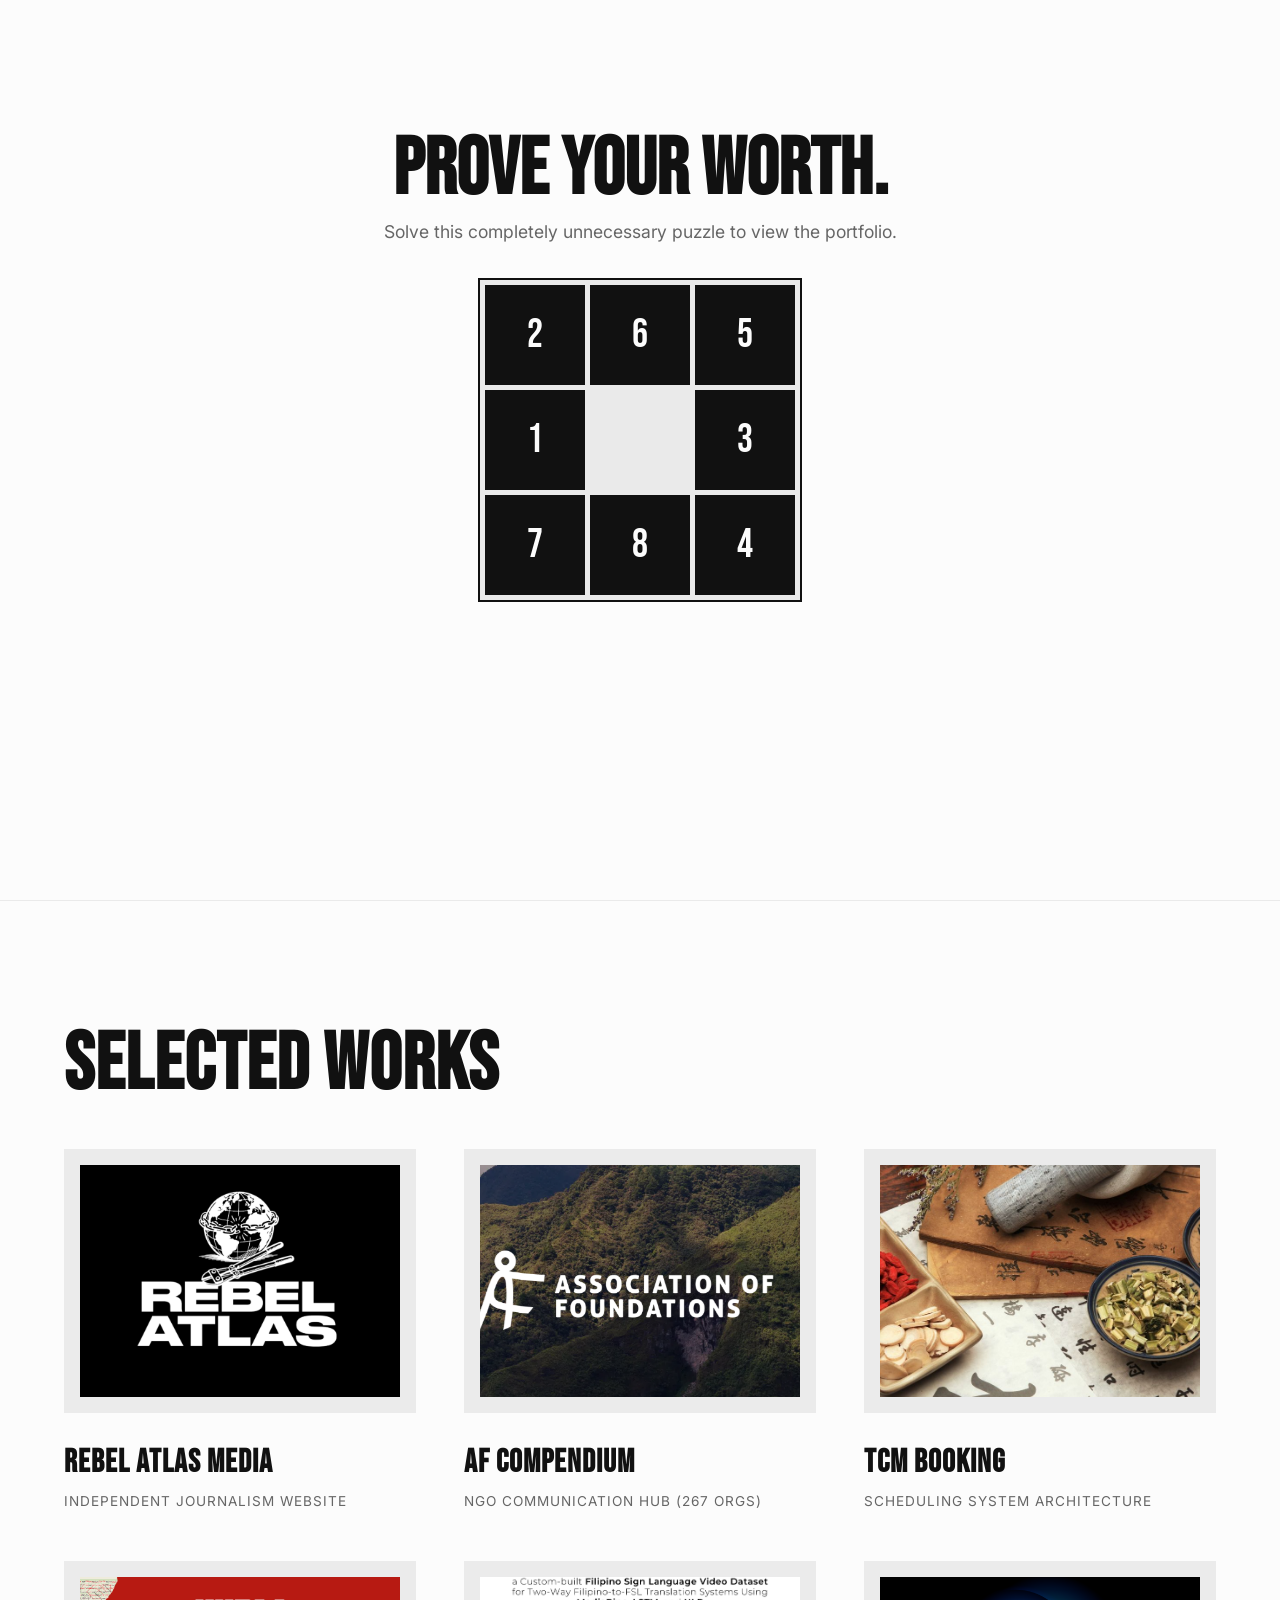
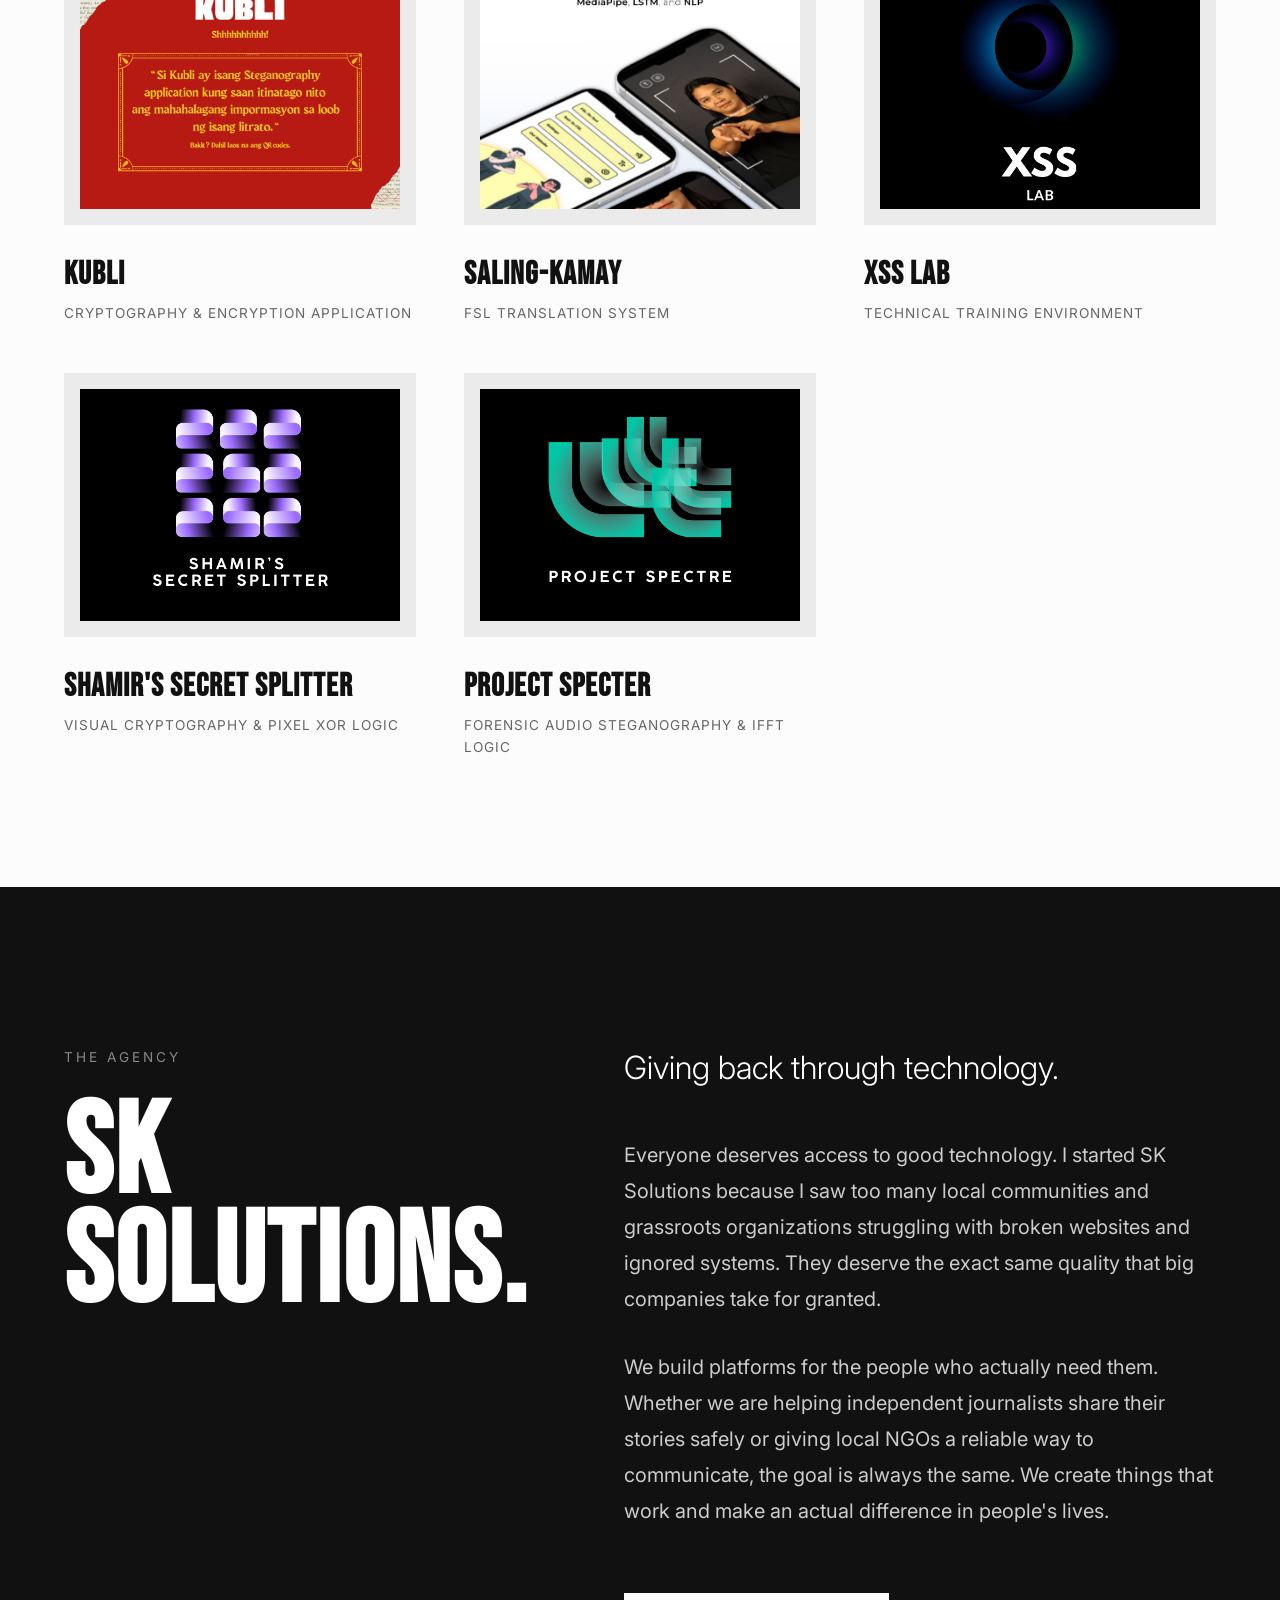
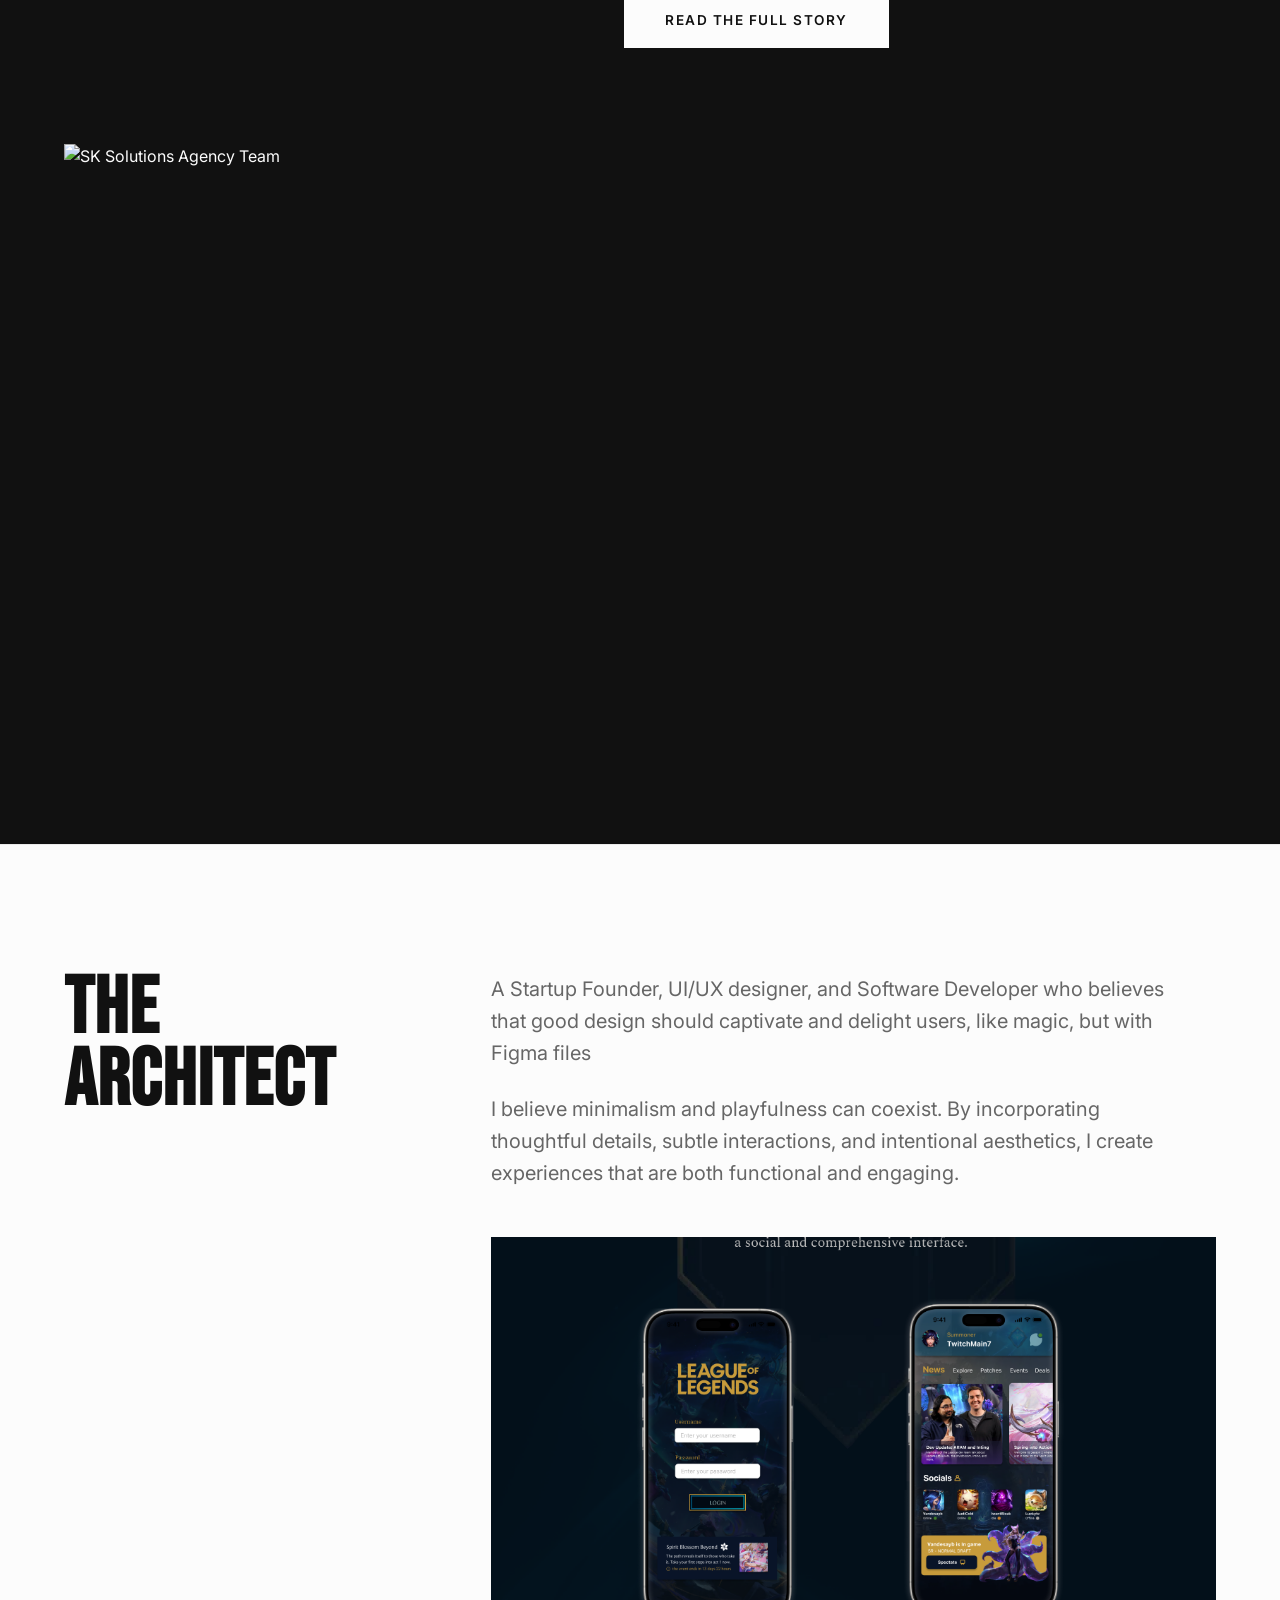
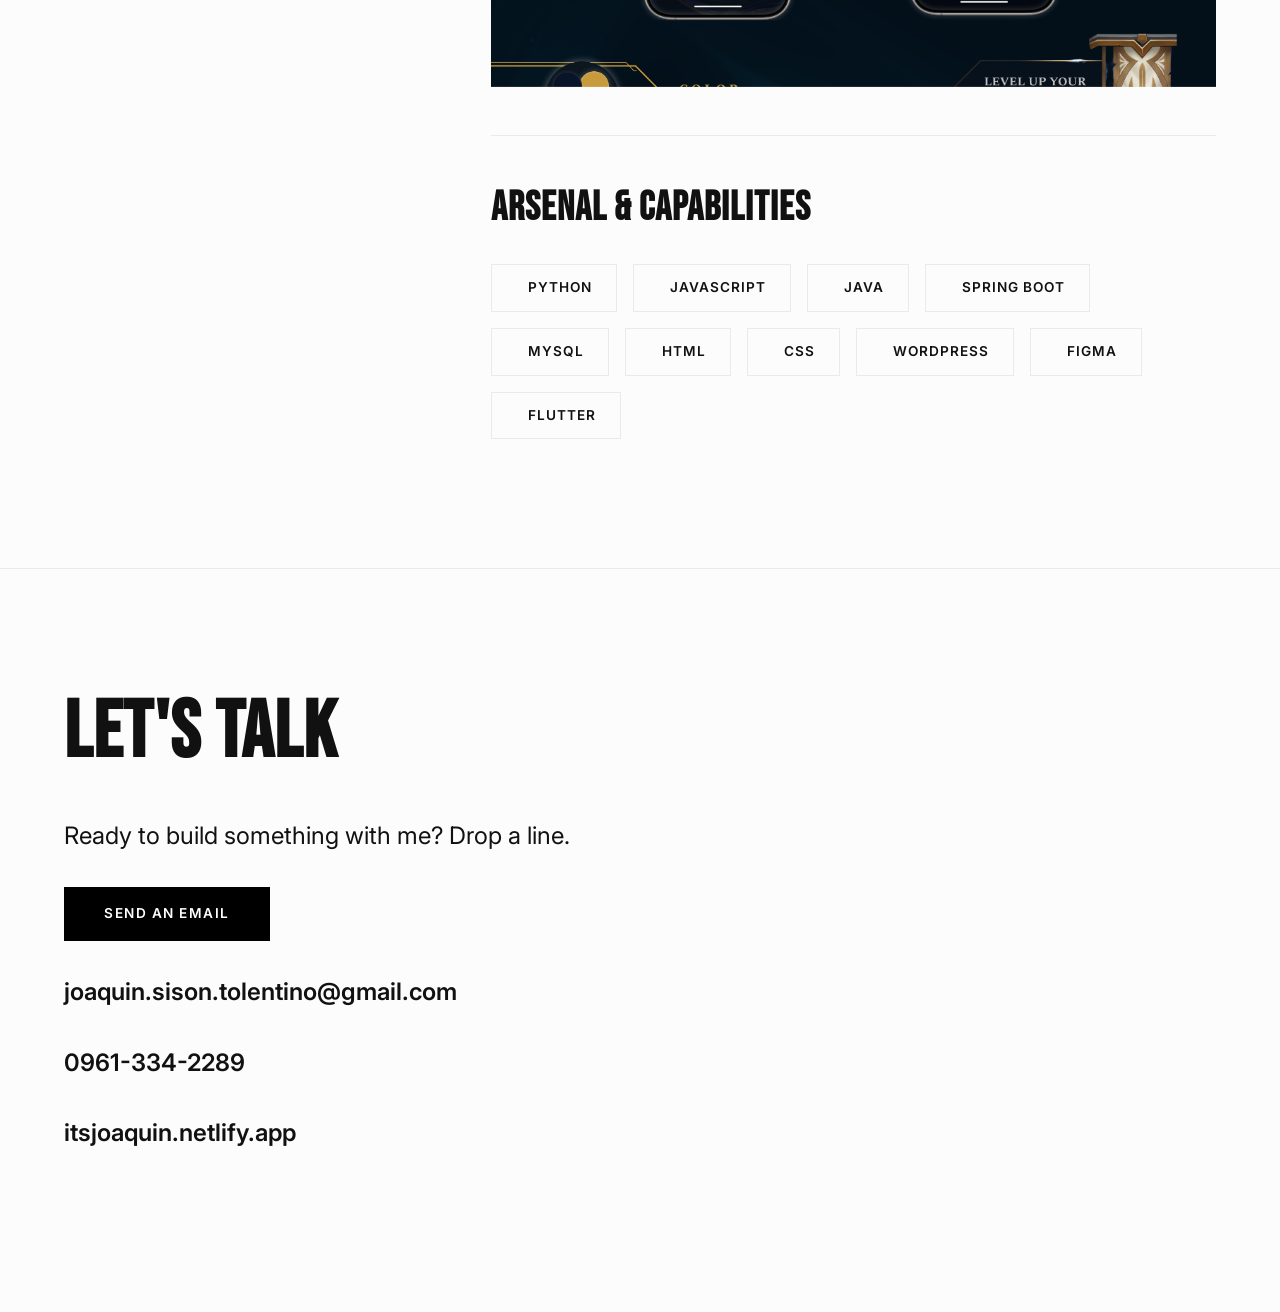
==== commit dd91ec96: "Update index.html" ====
--- a/index.html
+++ b/index.html
@@ -181,7 +181,7 @@
             <div style="margin-top: 2rem; font-weight: 600;">
                 <p>joaquin.sison.tolentino@gmail.com</p>
                 <p>0961-334-2289</p>
-                <p><a href="https://joaquintolentino.netlify.app" style="color: var(--text-main); text-decoration: none;">itsjoaquin.netlify.app</a></p>
+                <p><a href="https://itsjoaquin.netlify.app" style="color: var(--text-main); text-decoration: none;">itsjoaquin.netlify.app</a></p>
             </div>
         </div>
     </section>
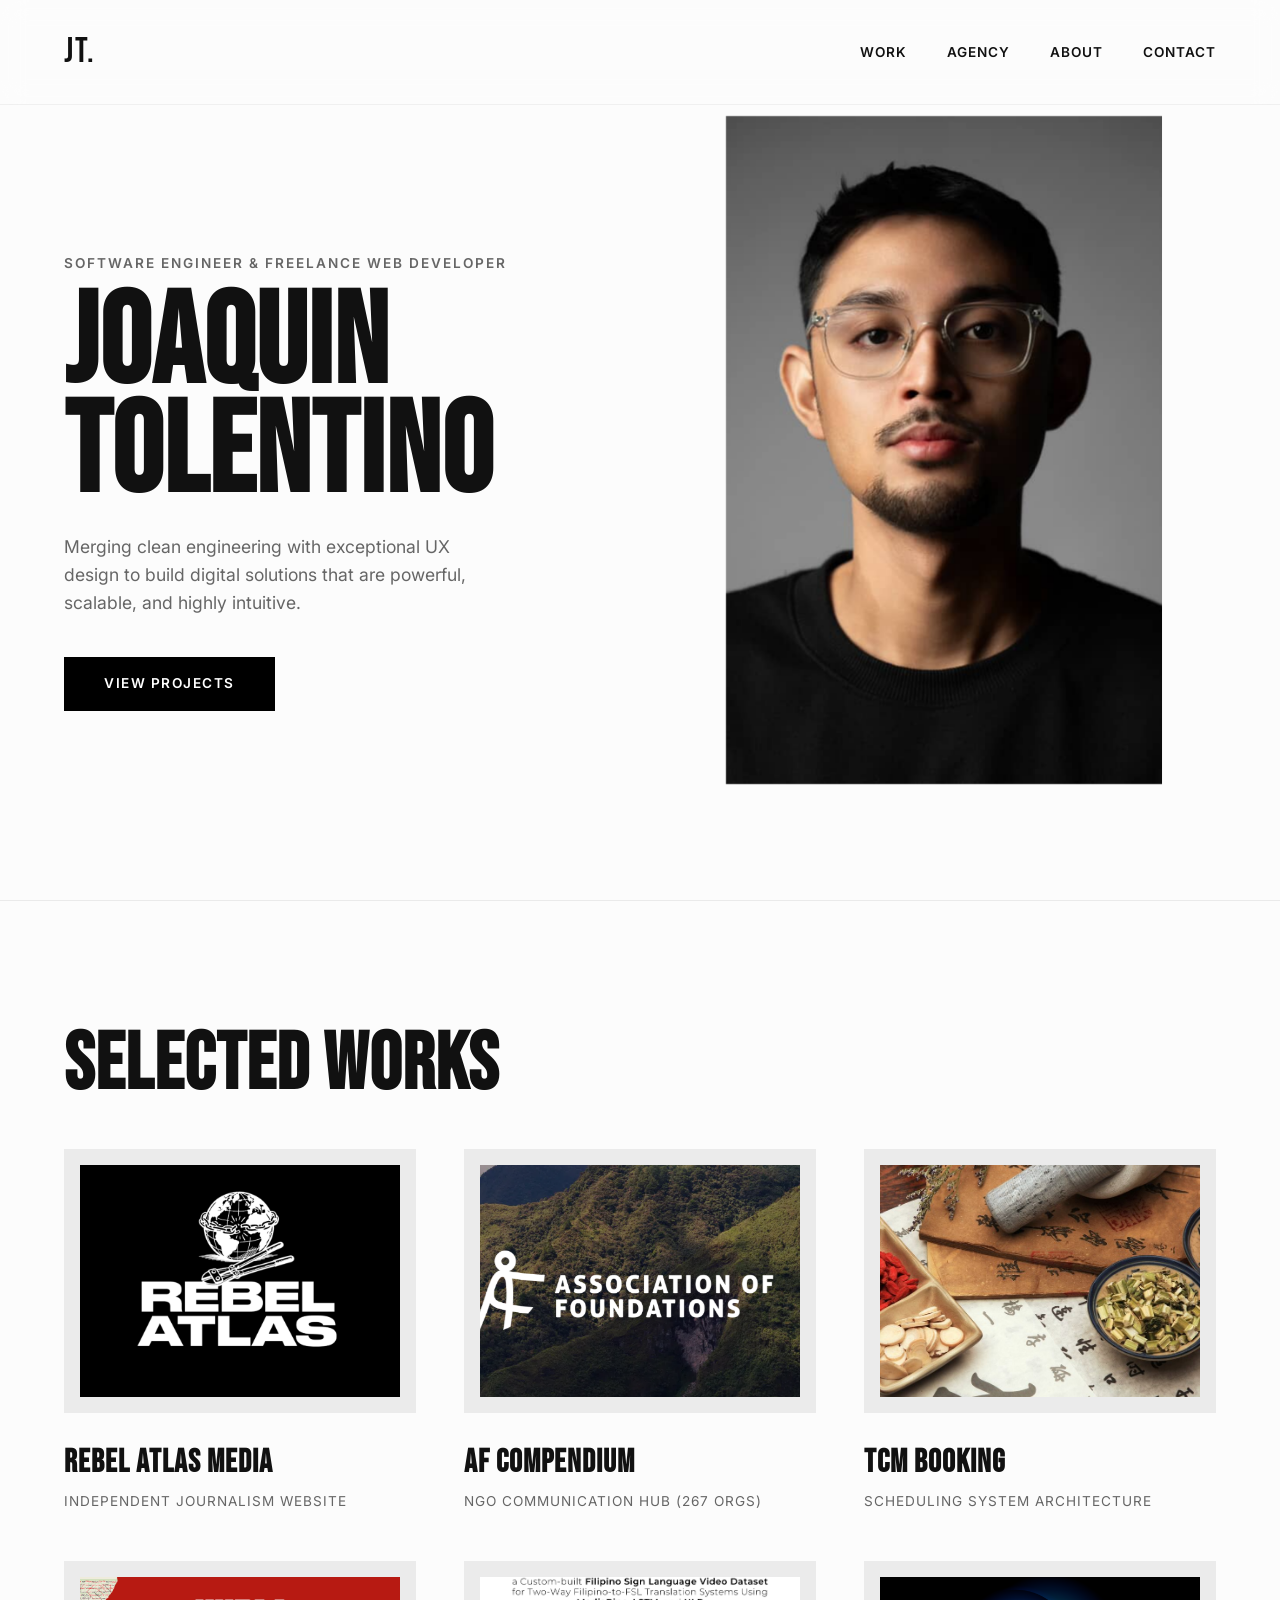
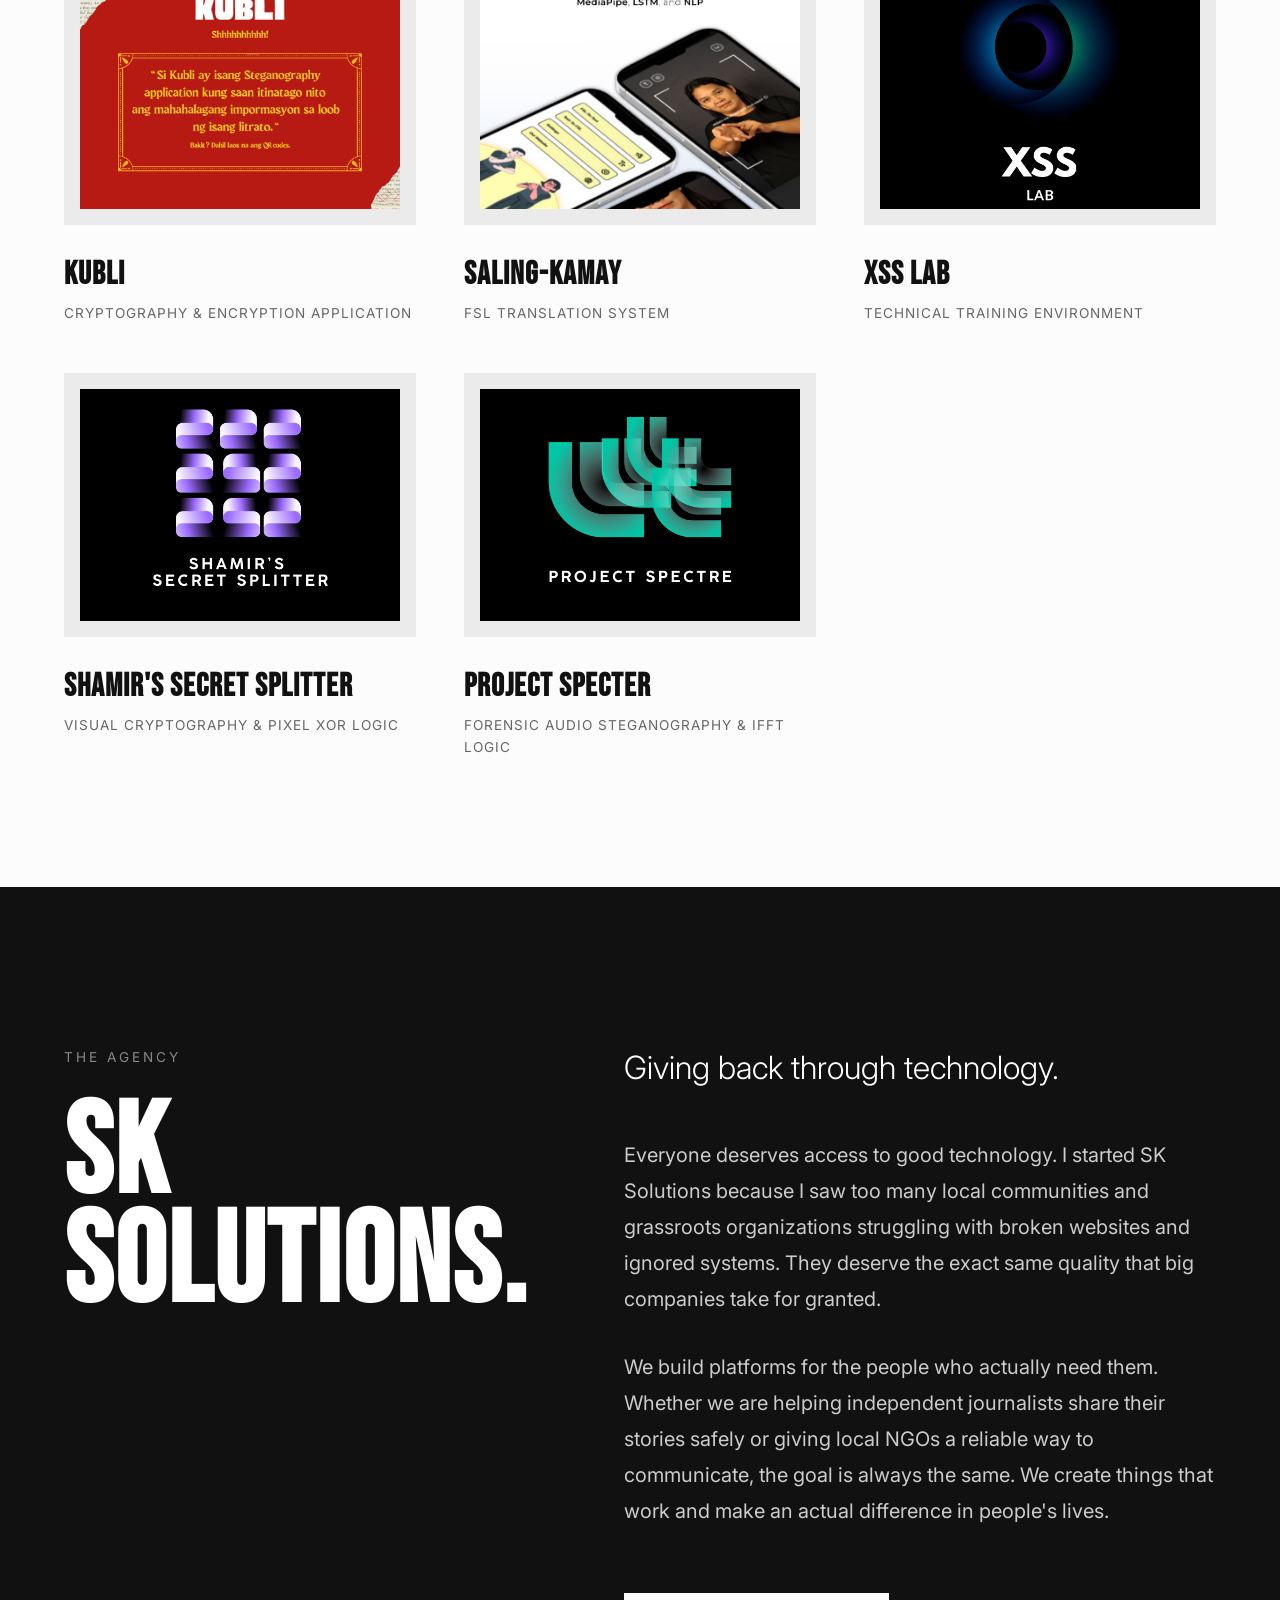
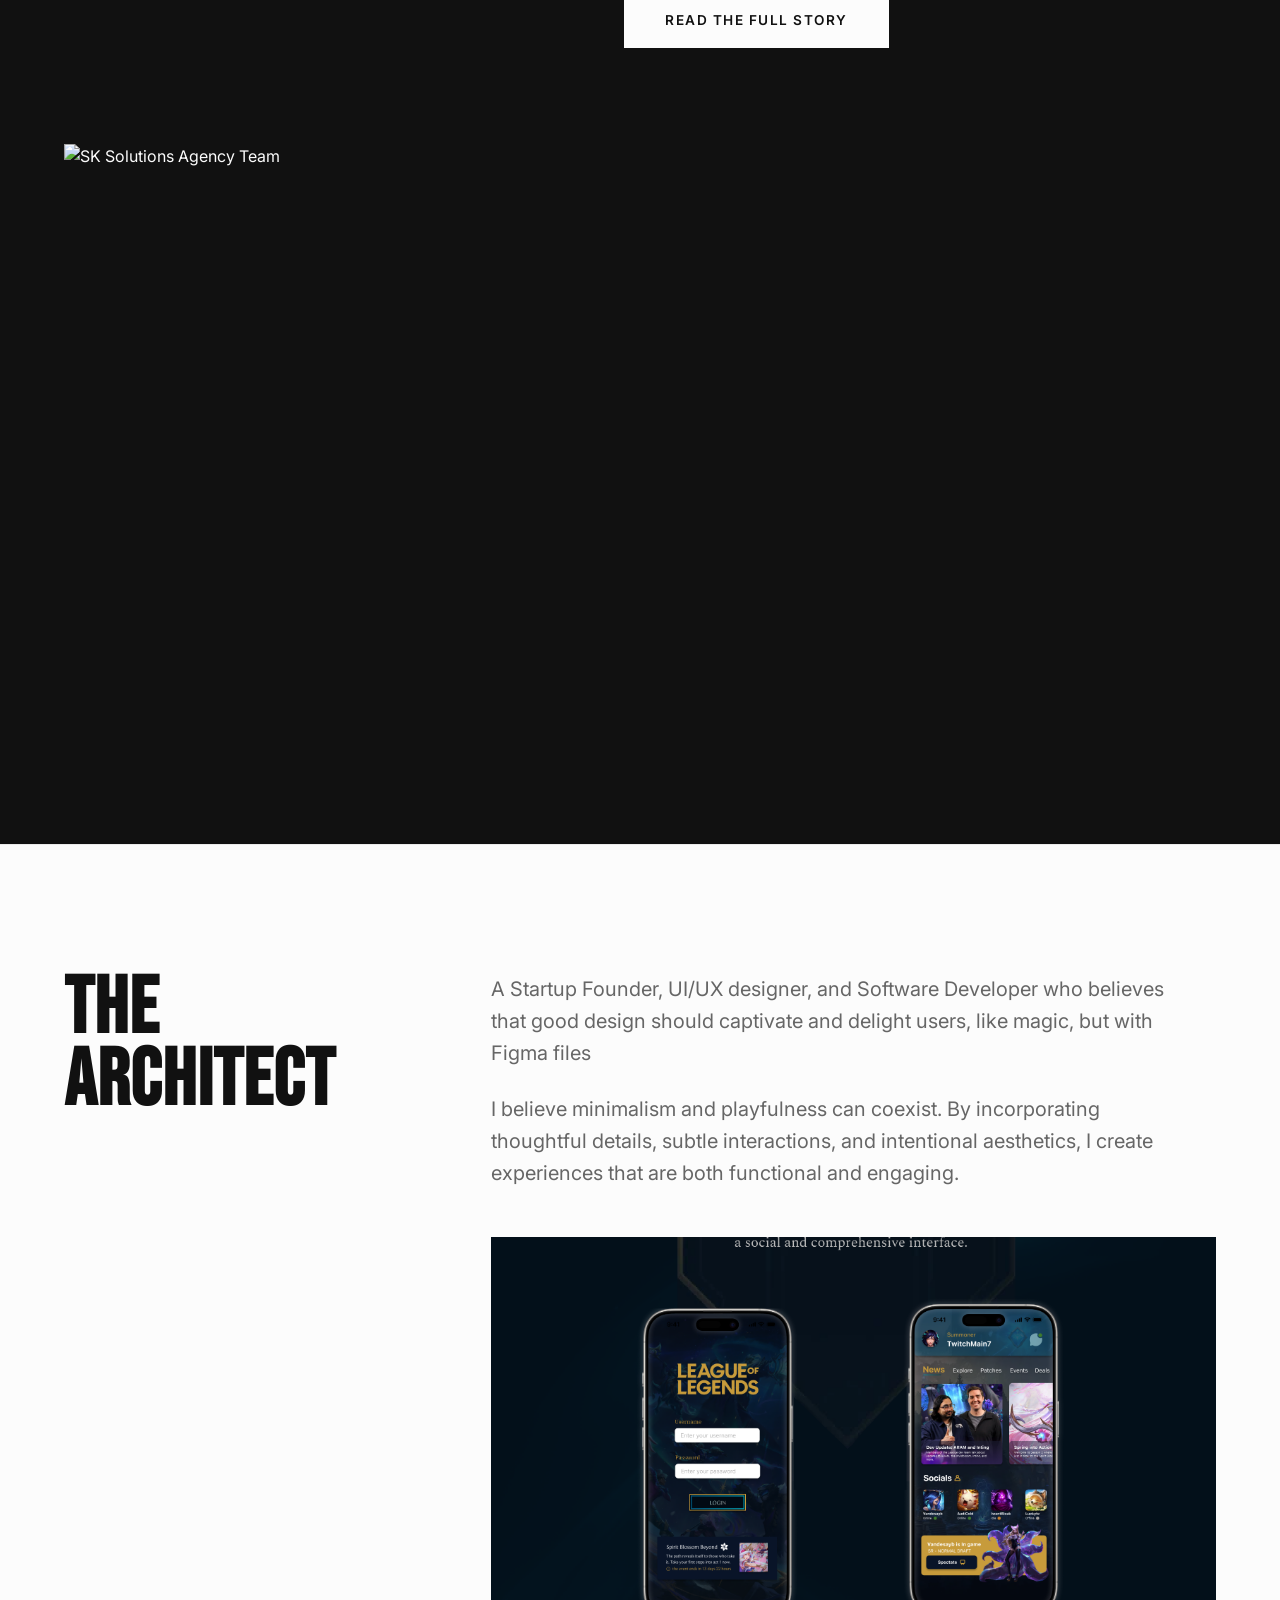
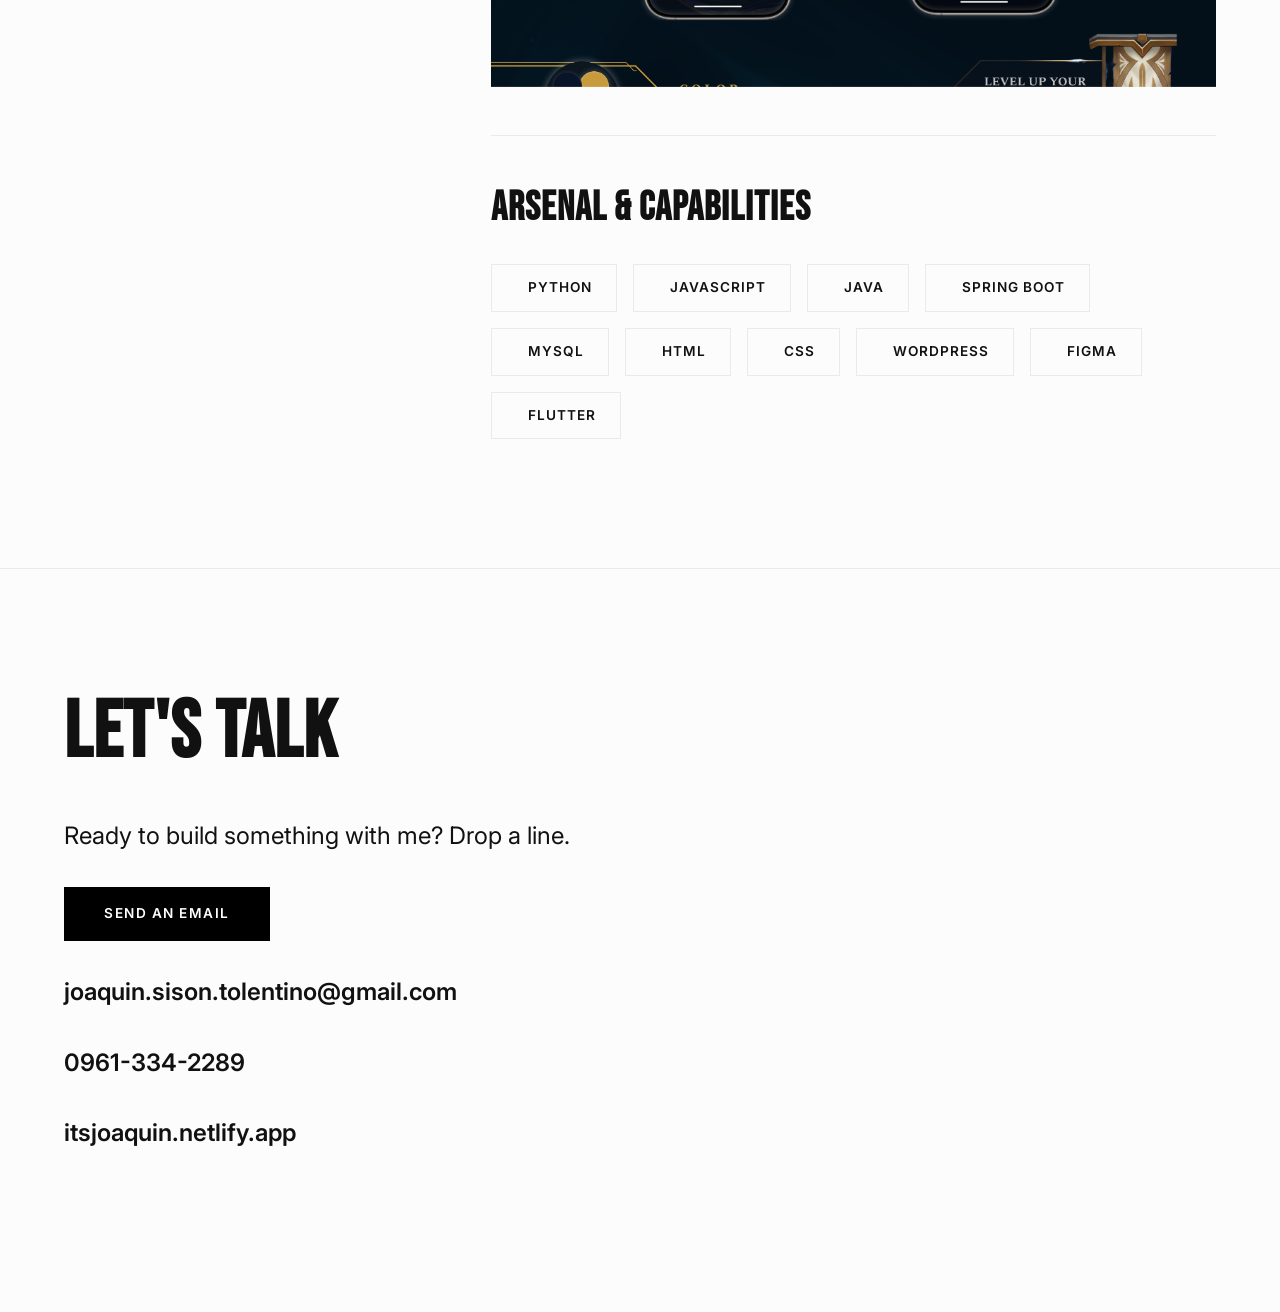
==== commit f672f2ad: "Remove gatekeeper overlay and simplify HTML Removed the gatekeeper overlay and related scripts, simp" ====
--- a/index.html
+++ b/index.html
@@ -7,29 +7,9 @@
     <link rel="stylesheet" href="style.css">
     <link href="https://fonts.googleapis.com/css2?family=Bebas+Neue&family=Inter:wght@300;400;600&display=swap" rel="stylesheet">
     <link rel="stylesheet" type="text/css" href="https://cdn.jsdelivr.net/gh/devicons/devicon@latest/devicon.min.css" />
+</head>
+<body>
     
-    <script>
-        if (sessionStorage.getItem('portfolioUnlocked') === 'true') {
-            document.write('<style>.gatekeeper { display: none !important; } body.locked { overflow: auto !important; }</style>');
-        }
-    </script>
-</head>
-<body class="locked">
-    
-    <div id="gatekeeper-overlay" class="gatekeeper">
-        <div class="gatekeeper-content">
-            <h2 class="gatekeeper-title">Prove Your Worth.</h2>
-            <p class="gatekeeper-subtitle">Solve this completely unnecessary puzzle to view the portfolio.</p>
-            
-            <div id="puzzle-board" class="puzzle-board"></div>
-            
-            <div id="surrender-zone" class="surrender-zone hidden">
-                <p class="taunt-message">" OH CMON YOU CAN DO BETTER 👻  - Joaquin Tolentino "</p>
-                <button id="give-up-btn" class="evident-give-up-btn">I give up! Just show me the website 🏳️</button>
-            </div>
-        </div>
-    </div>
-
     <nav class="navbar">
         <div class="logo">JT.</div>
         <ul class="nav-links">
